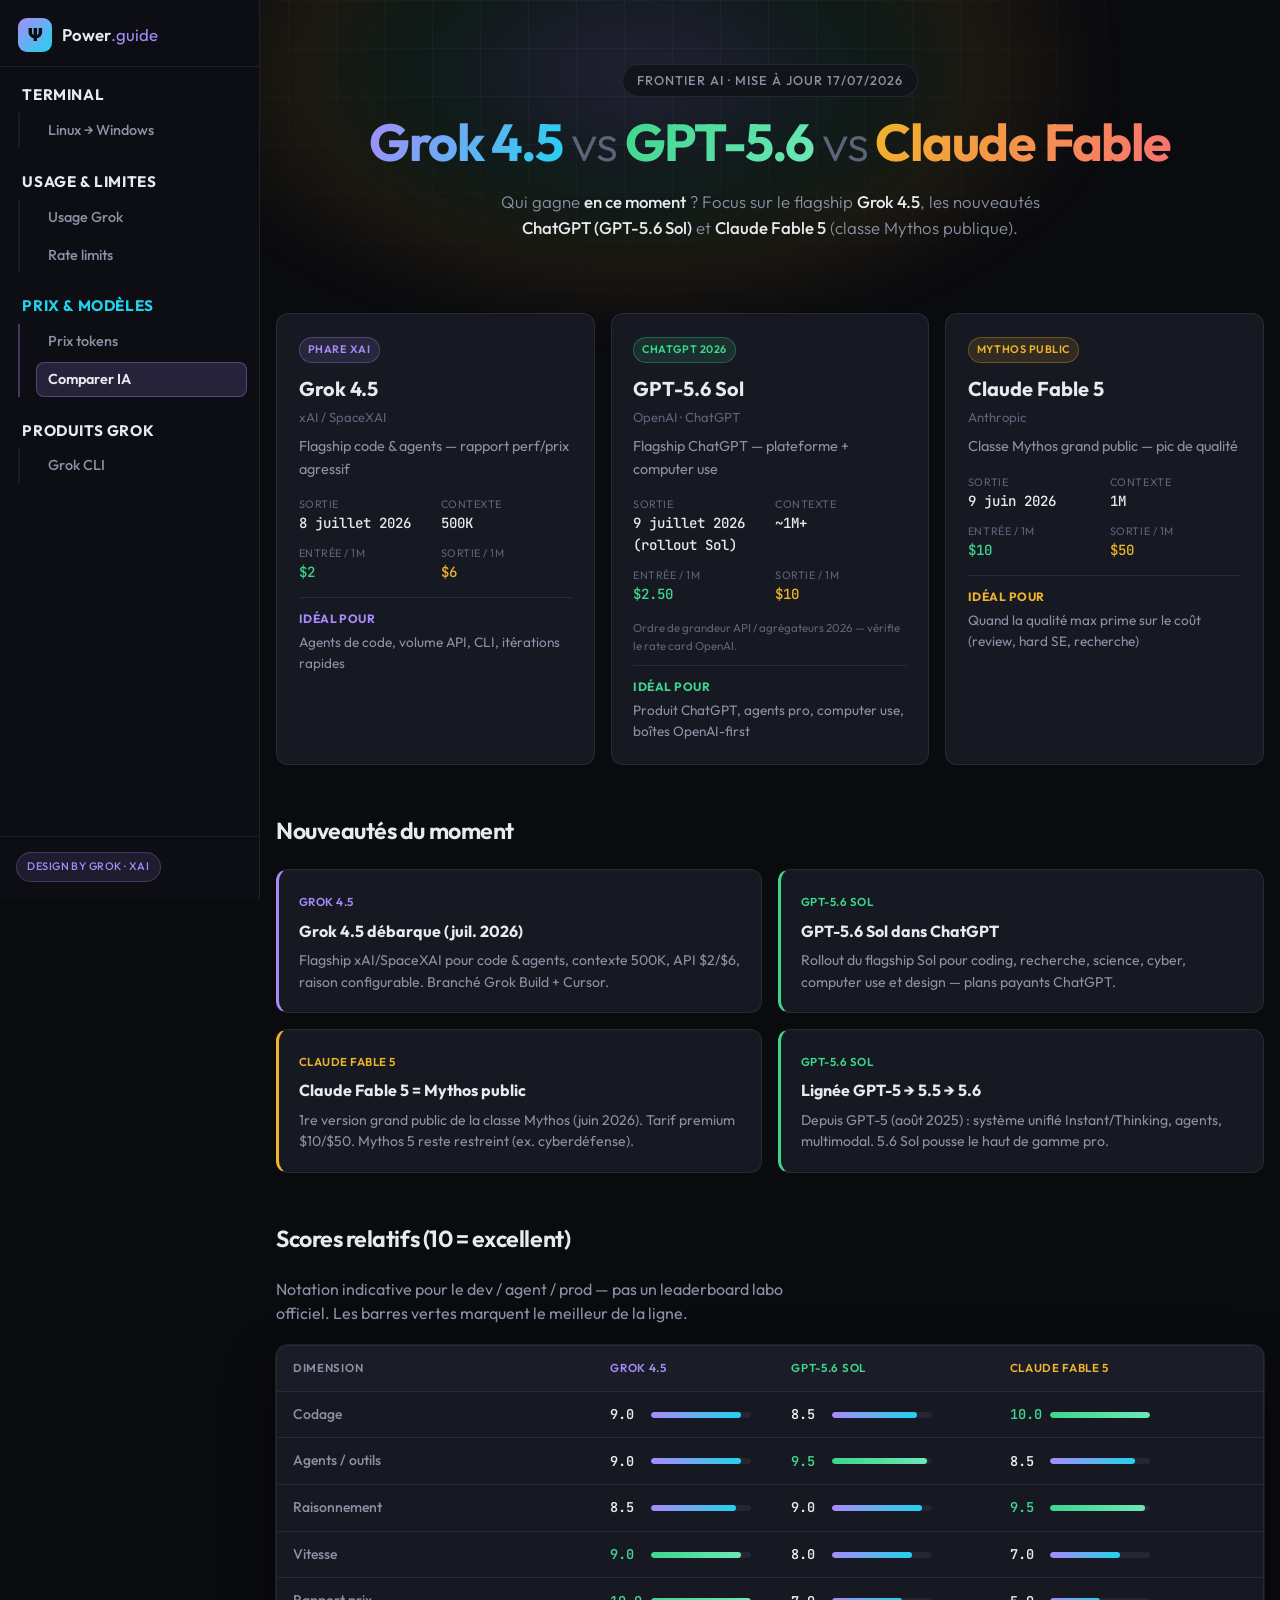
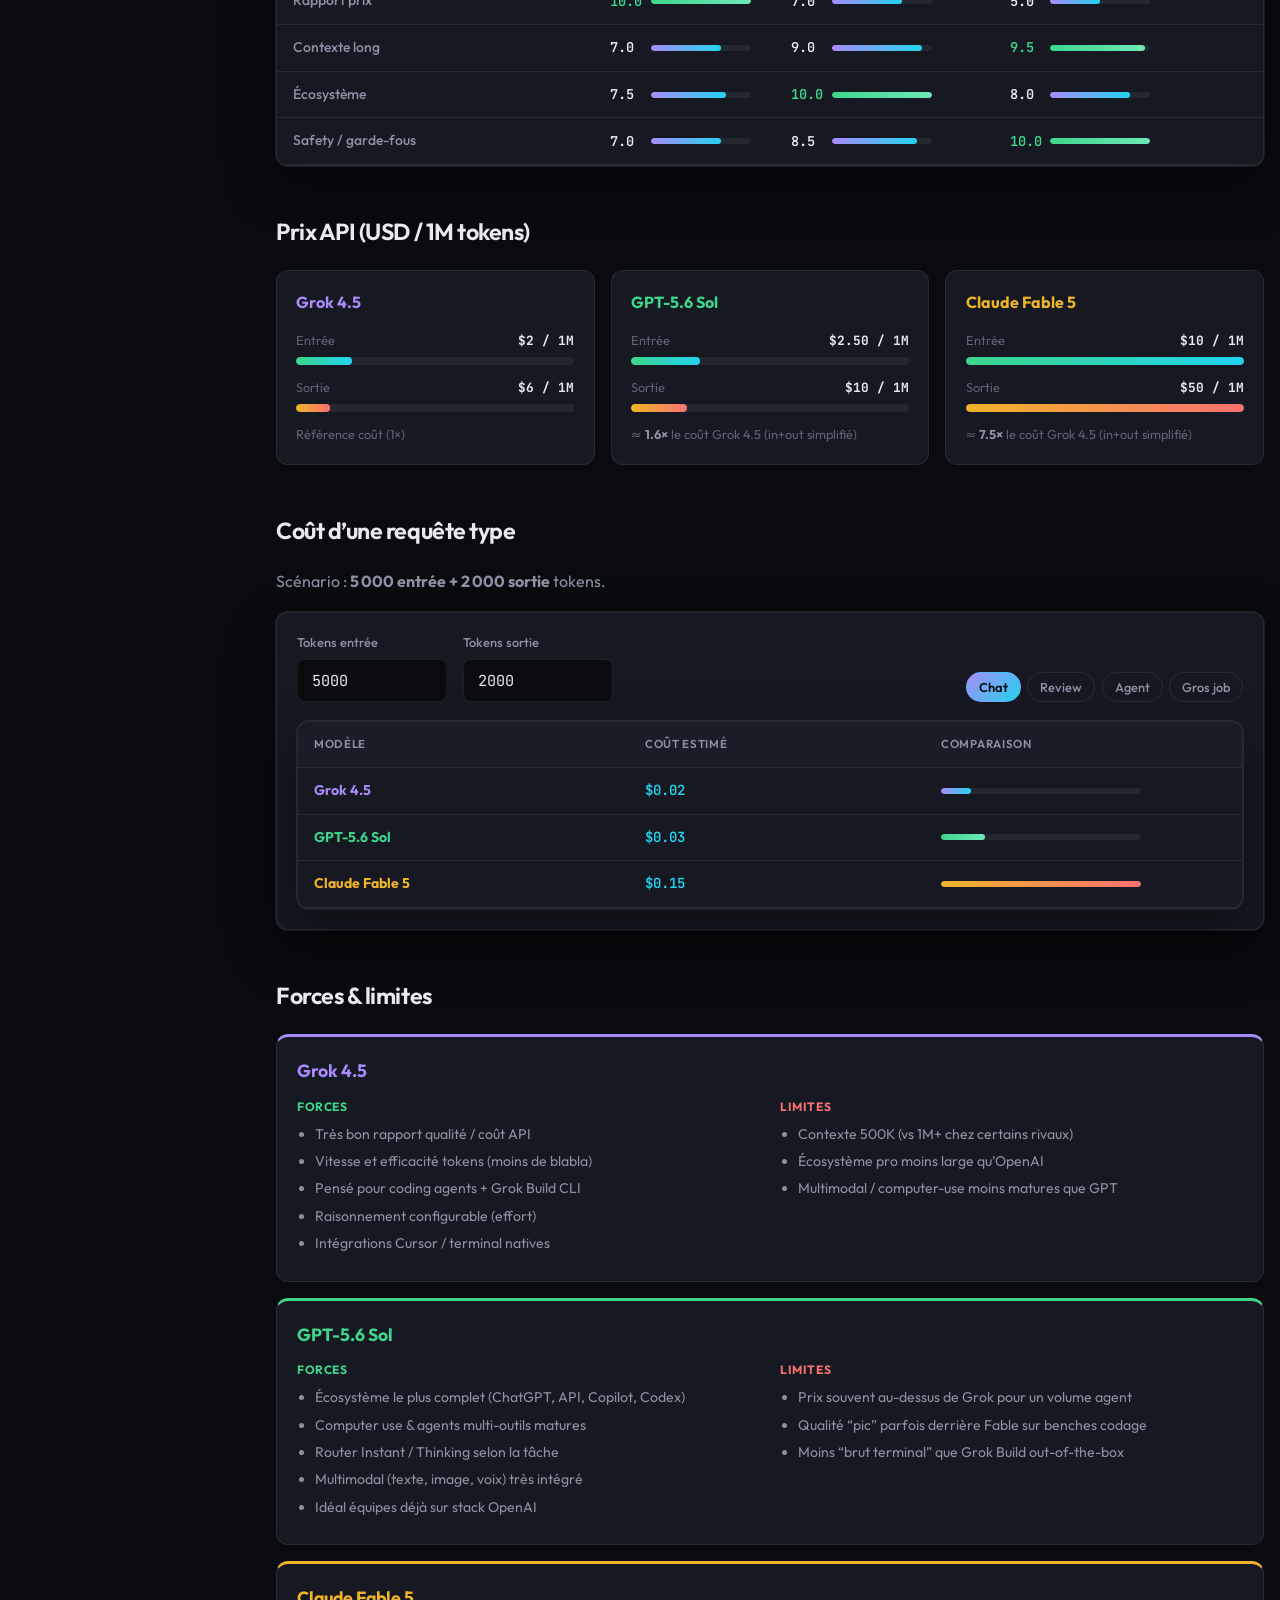
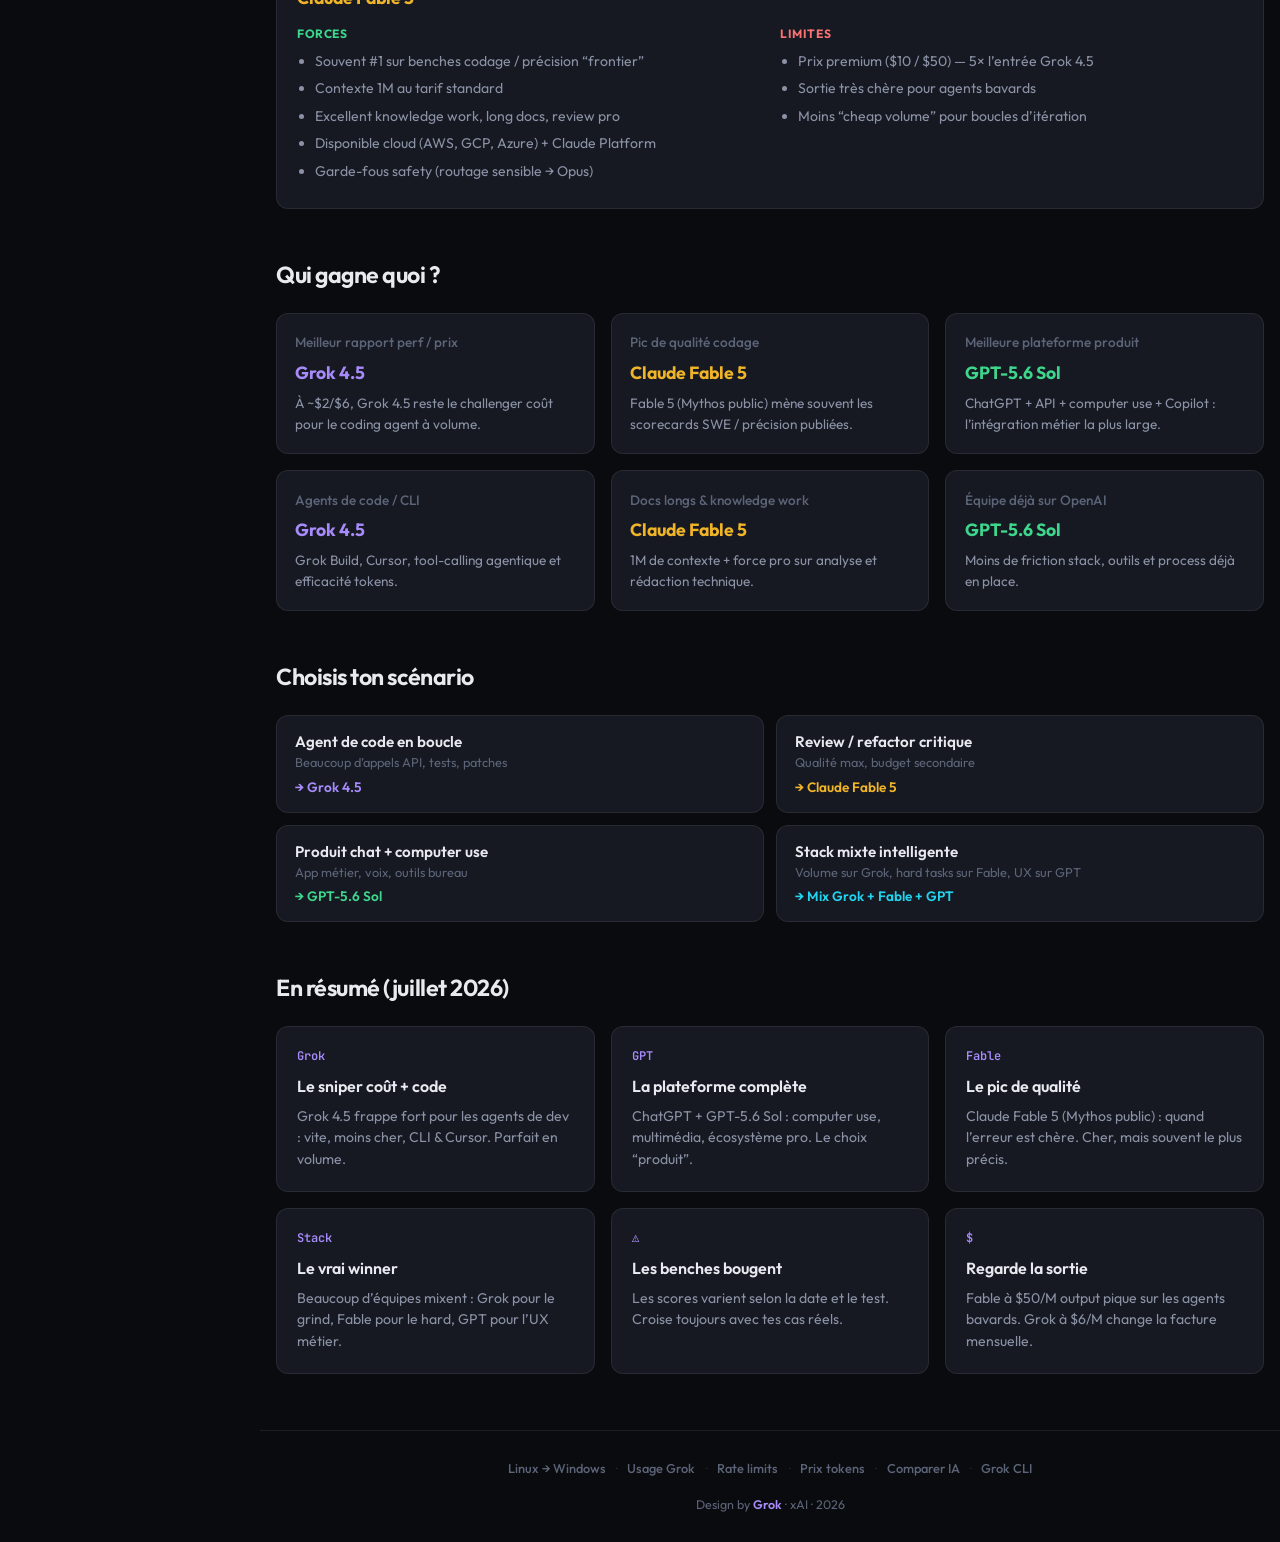
==== compare.html @ 61bb4a3c "Fix left sidebar navigation so it is always visible in HTML. Embed the sidebar markup on every page," ====
<!DOCTYPE html>
<html lang="fr">
<head>
  <meta charset="UTF-8" />
  <meta name="viewport" content="width=device-width, initial-scale=1.0" />
  <title>Grok 4.5 vs GPT-5.6 vs Claude Fable 5 — Comparaison IA 2026</title>
  <meta name="description" content="Comparaison des IA frontier mi-2026 : Grok 4.5 (xAI), GPT-5.6 Sol (ChatGPT) et Claude Fable 5 (Anthropic). Prix, forces, scores et verdicts." />
  <link rel="preconnect" href="https://fonts.googleapis.com" />
  <link rel="preconnect" href="https://fonts.gstatic.com" crossorigin />
  <link href="https://fonts.googleapis.com/css2?family=JetBrains+Mono:wght@400;500;600&family=Outfit:wght@300;400;500;600;700&display=swap" rel="stylesheet" />
  <link rel="stylesheet" href="css/style.css" />
  <link rel="stylesheet" href="css/compare.css" />
</head>
<body class="has-sidebar">
  <div class="bg-grid" aria-hidden="true"></div>
  <div class="bg-glow bg-glow-compare" aria-hidden="true"></div>

  <!-- Navigation latérale gauche (visible sans JS) -->
  <aside class="site-sidebar" id="site-sidebar" aria-label="Navigation">
    <div class="sidebar-top">
      <a href="index.html" class="logo" aria-label="Power.guide — accueil">
        <span class="logo-mark">Ψ</span>
        <span class="logo-text">Power<span class="accent">.guide</span></span>
      </a>
    </div>
    <nav class="sidebar-nav" id="site-nav">
      <div class="nav-cat" data-cat="terminal">
        <div class="nav-cat-label">Terminal</div>
        <div class="nav-cat-items">
          <a class="nav-link" data-nav="shell" href="index.html">Linux → Windows</a>
        </div>
      </div>
      <div class="nav-cat" data-cat="usage-group">
        <div class="nav-cat-label">Usage &amp; limites</div>
        <div class="nav-cat-items">
          <a class="nav-link" data-nav="usage" href="usage.html">Usage Grok</a>
          <a class="nav-link" data-nav="rates" href="rates.html">Rate limits</a>
        </div>
      </div>
      <div class="nav-cat" data-cat="models">
        <div class="nav-cat-label">Prix &amp; modèles</div>
        <div class="nav-cat-items">
          <a class="nav-link" data-nav="tokens" href="tokens.html">Prix tokens</a>
          <a class="nav-link" data-nav="compare" href="compare.html">Comparer IA</a>
        </div>
      </div>
      <div class="nav-cat" data-cat="products">
        <div class="nav-cat-label">Produits Grok</div>
        <div class="nav-cat-items">
          <a class="nav-link" data-nav="cli" href="grok-cli.html">Grok CLI</a>
        </div>
      </div>
    </nav>
    <div class="sidebar-bottom">
      <span class="badge sidebar-badge">Design by Grok · xAI</span>
    </div>
  </aside>
  <div class="sidebar-backdrop" id="sidebar-backdrop" hidden></div>
  <header class="mobile-topbar" id="mobile-topbar">
    <button type="button" class="nav-toggle" id="nav-toggle" aria-expanded="false" aria-controls="site-sidebar" aria-label="Ouvrir le menu">
      <span></span><span></span><span></span>
    </button>
    <a href="index.html" class="logo logo-mobile">
      <span class="logo-mark">Ψ</span>
      <span class="logo-text">Power<span class="accent">.guide</span></span>
    </a>
  </header>


  <main>
    <section class="hero">
      <div class="container">
        <p class="hero-eyebrow">Frontier AI · mise à jour <span id="compare-date">—</span></p>
        <h1>
          <span class="grad-grok">Grok 4.5</span>
          <span class="hero-arrow">vs</span>
          <span class="grad-gpt">GPT-5.6</span>
          <span class="hero-arrow">vs</span>
          <span class="grad-fable">Claude Fable</span>
        </h1>
        <p class="hero-sub">
          Qui gagne <strong>en ce moment</strong> ? Focus sur le flagship
          <strong>Grok 4.5</strong>, les nouveautés <strong>ChatGPT (GPT-5.6 Sol)</strong>
          et <strong>Claude Fable 5</strong> (classe Mythos publique).
        </p>
      </div>
    </section>

    <section class="container" id="models">
      <div class="model-cards" id="model-cards"></div>
    </section>

    <section class="container news-section">
      <h2 class="section-title">Nouveautés du moment</h2>
      <div class="news-grid" id="news-grid"></div>
    </section>

    <section class="container" id="scores">
      <h2 class="section-title">Scores relatifs (10 = excellent)</h2>
      <p class="section-lead">
        Notation indicative pour le dev / agent / prod — pas un leaderboard labo officiel.
        Les barres vertes marquent le meilleur de la ligne.
      </p>
      <div class="table-wrap">
        <table class="cmd-table score-table">
          <thead id="score-head"></thead>
          <tbody id="score-body"></tbody>
        </table>
      </div>
    </section>

    <section class="container price-section">
      <h2 class="section-title">Prix API (USD / 1M tokens)</h2>
      <div class="price-bars" id="price-bars"></div>
    </section>

    <section class="container estimator-section">
      <h2 class="section-title">Coût d’une requête type</h2>
      <p class="section-lead">
        Scénario : <strong id="cmp-scenario-label">5 000 + 2 000</strong> tokens.
      </p>
      <div class="estimator-panel">
        <div class="estimator-controls">
          <label class="field">
            <span>Tokens entrée</span>
            <input type="number" id="cmp-in" min="0" step="100" value="5000" />
          </label>
          <label class="field">
            <span>Tokens sortie</span>
            <input type="number" id="cmp-out" min="0" step="100" value="2000" />
          </label>
          <div class="scenario-btns" id="cmp-scenarios">
            <button type="button" class="filter-btn active" data-in="5000" data-out="2000">Chat</button>
            <button type="button" class="filter-btn" data-in="20000" data-out="4000">Review</button>
            <button type="button" class="filter-btn" data-in="50000" data-out="8000">Agent</button>
            <button type="button" class="filter-btn" data-in="100000" data-out="15000">Gros job</button>
          </div>
        </div>
        <div class="table-wrap">
          <table class="cmd-table estimate-table">
            <thead>
              <tr>
                <th>Modèle</th>
                <th>Coût estimé</th>
                <th>Comparaison</th>
              </tr>
            </thead>
            <tbody id="cmp-estimate-body"></tbody>
          </table>
        </div>
      </div>
    </section>

    <section class="container" id="pros">
      <h2 class="section-title">Forces & limites</h2>
      <div class="pros-cons" id="pros-cons"></div>
    </section>

    <section class="container" id="verdict">
      <h2 class="section-title">Qui gagne quoi ?</h2>
      <div class="verdicts" id="verdicts"></div>
    </section>

    <section class="container scenarios-section">
      <h2 class="section-title">Choisis ton scénario</h2>
      <div class="scenarios" id="scenarios"></div>
      <div class="scenario-result" id="scenario-result" hidden></div>
    </section>

    <section class="container tips-section">
      <h2 class="section-title">En résumé (juillet 2026)</h2>
      <div class="tips-grid">
        <article class="tip-card">
          <span class="tip-num">Grok</span>
          <h3>Le sniper coût + code</h3>
          <p>Grok 4.5 frappe fort pour les agents de dev : vite, moins cher, CLI & Cursor. Parfait en volume.</p>
        </article>
        <article class="tip-card">
          <span class="tip-num">GPT</span>
          <h3>La plateforme complète</h3>
          <p>ChatGPT + GPT-5.6 Sol : computer use, multimédia, écosystème pro. Le choix “produit”.</p>
        </article>
        <article class="tip-card">
          <span class="tip-num">Fable</span>
          <h3>Le pic de qualité</h3>
          <p>Claude Fable 5 (Mythos public) : quand l’erreur est chère. Cher, mais souvent le plus précis.</p>
        </article>
        <article class="tip-card">
          <span class="tip-num">Stack</span>
          <h3>Le vrai winner</h3>
          <p>Beaucoup d’équipes mixent : Grok pour le grind, Fable pour le hard, GPT pour l’UX métier.</p>
        </article>
        <article class="tip-card">
          <span class="tip-num">⚠</span>
          <h3>Les benches bougent</h3>
          <p>Les scores varient selon la date et le test. Croise toujours avec tes cas réels.</p>
        </article>
        <article class="tip-card">
          <span class="tip-num">$</span>
          <h3>Regarde la sortie</h3>
          <p>Fable à $50/M output pique sur les agents bavards. Grok à $6/M change la facture mensuelle.</p>
        </article>
      </div>
    </section>
  </main>

  <div id="site-footer"></div>

  <script src="js/layout.js"></script>
  <script src="js/compare-data.js"></script>
  <script src="js/compare-app.js"></script>
</body>
</html>
---- css/style.css ----
/* =========================================================
   Power-Shell Guide — Design by Grok (xAI aesthetic)
   Dark, precise, terminal-inspired
   ========================================================= */

:root {
  --bg: #0a0b0f;
  --bg-elevated: #12141c;
  --bg-card: #161922;
  --bg-row-hover: #1c2030;
  --border: rgba(255, 255, 255, 0.08);
  --border-strong: rgba(255, 255, 255, 0.14);
  --text: #e8eaef;
  --text-muted: #8b92a5;
  --text-dim: #5c6478;
  --linux: #3dd68c;
  --linux-dim: rgba(61, 214, 140, 0.15);
  --ps: #539bf5;
  --ps-dim: rgba(83, 155, 245, 0.15);
  --cmd: #f0b429;
  --cmd-dim: rgba(240, 180, 41, 0.12);
  --accent: #a78bfa;
  --accent-2: #22d3ee;
  --danger: #f87171;
  --radius: 12px;
  --radius-sm: 8px;
  --font: "Outfit", system-ui, sans-serif;
  --mono: "JetBrains Mono", ui-monospace, monospace;
  --header-h: 56px;
  --sidebar-w: 260px;
  --shadow: 0 0 0 1px var(--border), 0 20px 50px rgba(0, 0, 0, 0.45);
}

*,
*::before,
*::after {
  box-sizing: border-box;
  margin: 0;
  padding: 0;
}

html {
  scroll-behavior: smooth;
}

body {
  font-family: var(--font);
  background: var(--bg);
  color: var(--text);
  line-height: 1.55;
  min-height: 100vh;
  overflow-x: hidden;
}

/* ——— Background décor ——— */
.bg-grid {
  position: fixed;
  inset: 0;
  background-image:
    linear-gradient(rgba(255, 255, 255, 0.03) 1px, transparent 1px),
    linear-gradient(90deg, rgba(255, 255, 255, 0.03) 1px, transparent 1px);
  background-size: 48px 48px;
  mask-image: radial-gradient(ellipse 80% 60% at 50% 0%, black 20%, transparent 70%);
  pointer-events: none;
  z-index: 0;
}

.bg-glow {
  position: fixed;
  top: -20%;
  left: 50%;
  transform: translateX(-50%);
  width: 900px;
  height: 500px;
  background: radial-gradient(ellipse, rgba(167, 139, 250, 0.18) 0%, rgba(34, 211, 238, 0.08) 40%, transparent 70%);
  pointer-events: none;
  z-index: 0;
  filter: blur(20px);
}

.container {
  width: min(1180px, 100% - 2rem);
  margin-inline: auto;
  position: relative;
  z-index: 1;
}

/* ——— Layout sidebar gauche (toujours présente) ——— */
body,
body.has-sidebar {
  padding-left: var(--sidebar-w);
}

body .container,
body.has-sidebar .container {
  width: min(1100px, 100% - 2rem);
}

/* Sidebar gauche — fixe, toujours visible sur desktop */
.site-sidebar {
  position: fixed !important;
  top: 0;
  left: 0;
  z-index: 200;
  width: var(--sidebar-w);
  height: 100vh;
  height: 100dvh;
  display: flex !important;
  flex-direction: column;
  background: #0c0e14;
  border-right: 1px solid var(--border);
  overflow-x: hidden;
  overflow-y: auto;
  transform: none;
  visibility: visible;
  opacity: 1;
}

.sidebar-top {
  padding: 1.15rem 1.15rem 0.85rem;
  border-bottom: 1px solid var(--border);
  flex-shrink: 0;
}

.logo {
  display: flex;
  align-items: center;
  gap: 0.6rem;
  text-decoration: none;
  color: var(--text);
  font-weight: 600;
  font-size: 1.05rem;
  flex-shrink: 0;
}

.logo-mark {
  display: grid;
  place-items: center;
  width: 34px;
  height: 34px;
  border-radius: 9px;
  background: linear-gradient(135deg, var(--accent), var(--accent-2));
  color: #0a0b0f;
  font-size: 1.15rem;
  font-weight: 700;
}

.logo-text .accent {
  color: var(--accent);
  font-weight: 400;
}

/* Nav catégories + sous-menus */
.sidebar-nav {
  flex: 1;
  overflow-y: auto;
  padding: 1rem 0.75rem 1.25rem;
  display: flex;
  flex-direction: column;
  gap: 1.35rem;
}

.nav-cat-label {
  font-size: 0.95rem;
  font-weight: 700;
  letter-spacing: 0.04em;
  text-transform: uppercase;
  color: var(--text);
  padding: 0.15rem 0.65rem 0.55rem;
  line-height: 1.25;
}

.nav-cat.is-active-cat .nav-cat-label {
  color: var(--accent-2);
}

.nav-cat-items {
  display: flex;
  flex-direction: column;
  gap: 0.2rem;
  /* décalage sous-menus vers la droite */
  padding-left: 1rem;
  margin-left: 0.35rem;
  border-left: 2px solid rgba(255, 255, 255, 0.06);
}

.nav-cat.is-active-cat .nav-cat-items {
  border-left-color: rgba(167, 139, 250, 0.35);
}

.nav-link {
  display: block;
  color: var(--text-muted);
  text-decoration: none;
  font-size: 0.9rem;
  font-weight: 500;
  padding: 0.5rem 0.75rem;
  border-radius: 8px;
  transition: color 0.15s, background 0.15s, transform 0.15s;
  line-height: 1.3;
}

.nav-link:hover {
  color: var(--text);
  background: rgba(255, 255, 255, 0.05);
}

.nav-link.active {
  color: var(--text);
  background: rgba(167, 139, 250, 0.16);
  box-shadow: inset 0 0 0 1px rgba(167, 139, 250, 0.35);
  font-weight: 600;
}

.sidebar-bottom {
  flex-shrink: 0;
  padding: 0.9rem 1rem 1.15rem;
  border-top: 1px solid var(--border);
}

.badge,
.sidebar-badge {
  display: inline-block;
  font-size: 0.68rem;
  font-weight: 500;
  letter-spacing: 0.04em;
  text-transform: uppercase;
  color: var(--accent);
  background: rgba(167, 139, 250, 0.12);
  border: 1px solid rgba(167, 139, 250, 0.25);
  padding: 0.35rem 0.65rem;
  border-radius: 999px;
  white-space: nowrap;
}

/* Topbar mobile uniquement */
.mobile-topbar {
  display: none;
  position: sticky;
  top: 0;
  z-index: 150;
  align-items: center;
  gap: 0.75rem;
  min-height: var(--header-h);
  padding: 0 0.85rem;
  backdrop-filter: blur(16px);
  background: rgba(10, 11, 15, 0.88);
  border-bottom: 1px solid var(--border);
}

.sidebar-backdrop {
  display: none;
}

.nav-toggle {
  display: flex;
  flex-direction: column;
  justify-content: center;
  gap: 5px;
  width: 40px;
  height: 40px;
  padding: 0;
  border: 1px solid var(--border);
  border-radius: 10px;
  background: var(--bg-card);
  cursor: pointer;
  flex-shrink: 0;
}

.nav-toggle span {
  display: block;
  width: 16px;
  height: 2px;
  margin-inline: auto;
  background: var(--text-muted);
  border-radius: 1px;
  transition: transform 0.2s, opacity 0.2s;
}

.nav-toggle[aria-expanded="true"] span:nth-child(1) {
  transform: translateY(7px) rotate(45deg);
}
.nav-toggle[aria-expanded="true"] span:nth-child(2) {
  opacity: 0;
}
.nav-toggle[aria-expanded="true"] span:nth-child(3) {
  transform: translateY(-7px) rotate(-45deg);
}

/* ——— Footer minimaliste (partagé) ——— */
.site-footer {
  border-top: 1px solid var(--border);
  padding: 1.5rem 0 1.75rem;
  margin-top: 2rem;
  position: relative;
  z-index: 1;
}

.footer-inner {
  display: flex;
  flex-direction: column;
  align-items: center;
  gap: 0.75rem;
  text-align: center;
}

.footer-nav {
  display: flex;
  flex-wrap: wrap;
  align-items: center;
  justify-content: center;
  gap: 0.35rem 0.15rem;
}

.footer-nav a {
  color: var(--text-dim);
  text-decoration: none;
  font-size: 0.8rem;
  font-weight: 500;
  padding: 0.25rem 0.5rem;
  border-radius: 6px;
  transition: color 0.15s;
}

.footer-nav a:hover {
  color: var(--accent-2);
}

.footer-dot {
  color: var(--text-dim);
  opacity: 0.4;
  font-size: 0.7rem;
  user-select: none;
}

.footer-cred {
  font-size: 0.78rem;
  color: var(--text-dim);
  margin: 0;
}

.footer-cred strong {
  color: var(--accent);
  font-weight: 600;
}

/* ——— Hero ——— */
.hero {
  padding: 4rem 0 2.5rem;
  text-align: center;
}

.hero-eyebrow {
  display: inline-block;
  font-size: 0.8rem;
  font-weight: 500;
  letter-spacing: 0.08em;
  text-transform: uppercase;
  color: var(--text-muted);
  margin-bottom: 1rem;
  padding: 0.35rem 0.85rem;
  border: 1px solid var(--border);
  border-radius: 999px;
  background: var(--bg-elevated);
}

.hero h1 {
  font-size: clamp(2rem, 5vw, 3.25rem);
  font-weight: 700;
  letter-spacing: -0.03em;
  line-height: 1.15;
  margin-bottom: 1rem;
}

.grad-linux {
  background: linear-gradient(120deg, var(--linux), #6ee7b7);
  -webkit-background-clip: text;
  background-clip: text;
  color: transparent;
}

.grad-win {
  background: linear-gradient(120deg, var(--ps), var(--accent));
  -webkit-background-clip: text;
  background-clip: text;
  color: transparent;
}

.hero-arrow {
  color: var(--text-dim);
  font-weight: 300;
}

.hero-sub {
  max-width: 560px;
  margin: 0 auto 2rem;
  color: var(--text-muted);
  font-size: 1.05rem;
  font-weight: 300;
}

.hero-sub strong {
  color: var(--text);
  font-weight: 500;
}

.hero-stats {
  display: flex;
  justify-content: center;
  gap: 2.5rem;
  flex-wrap: wrap;
}

.stat {
  display: flex;
  flex-direction: column;
  align-items: center;
  gap: 0.15rem;
}

.stat-num {
  font-size: 1.75rem;
  font-weight: 700;
  font-variant-numeric: tabular-nums;
  background: linear-gradient(135deg, var(--text), var(--accent-2));
  -webkit-background-clip: text;
  background-clip: text;
  color: transparent;
}

.stat-label {
  font-size: 0.8rem;
  color: var(--text-dim);
  text-transform: uppercase;
  letter-spacing: 0.06em;
}

/* ——— Shell cards ——— */
.shell-cards {
  display: grid;
  grid-template-columns: repeat(2, 1fr);
  gap: 1rem;
  margin-bottom: 2.5rem;
}

.shell-card {
  background: var(--bg-card);
  border: 1px solid var(--border);
  border-radius: var(--radius);
  padding: 1.35rem 1.4rem;
  transition: border-color 0.2s, transform 0.2s;
}

.shell-card:hover {
  transform: translateY(-2px);
}

.shell-card.linux:hover {
  border-color: rgba(61, 214, 140, 0.4);
}
.shell-card.cmd:hover {
  border-color: rgba(83, 155, 245, 0.45);
}

.shell-icon {
  font-size: 1.5rem;
  margin-bottom: 0.6rem;
}

.shell-card h2 {
  font-size: 1.1rem;
  font-weight: 600;
  margin-bottom: 0.4rem;
}

.shell-card p {
  font-size: 0.9rem;
  color: var(--text-muted);
  margin-bottom: 1rem;
}

.shell-path {
  display: block;
  font-family: var(--mono);
  font-size: 0.78rem;
  padding: 0.55rem 0.75rem;
  border-radius: var(--radius-sm);
  background: var(--bg);
  border: 1px solid var(--border);
  color: var(--text-muted);
  overflow-x: auto;
  white-space: nowrap;
}

.shell-card.linux .shell-path {
  color: var(--linux);
}
.shell-card.cmd .shell-path {
  color: var(--ps);
}

/* ——— Toolbar ——— */
.toolbar-section {
  margin-bottom: 0.75rem;
}

.toolbar {
  display: flex;
  flex-direction: column;
  gap: 0.85rem;
  background: var(--bg-card);
  border: 1px solid var(--border);
  border-radius: var(--radius);
  padding: 1rem 1.15rem;
  box-shadow: var(--shadow);
}

.search-wrap {
  position: relative;
  display: flex;
  align-items: center;
}

.search-icon {
  position: absolute;
  left: 0.9rem;
  color: var(--text-dim);
  pointer-events: none;
}

#search {
  width: 100%;
  font-family: var(--font);
  font-size: 0.95rem;
  color: var(--text);
  background: var(--bg);
  border: 1px solid var(--border);
  border-radius: var(--radius-sm);
  padding: 0.75rem 2.75rem 0.75rem 2.6rem;
  outline: none;
  transition: border-color 0.15s, box-shadow 0.15s;
}

#search::placeholder {
  color: var(--text-dim);
}

#search:focus {
  border-color: rgba(167, 139, 250, 0.5);
  box-shadow: 0 0 0 3px rgba(167, 139, 250, 0.15);
}

.kbd-hint {
  position: absolute;
  right: 0.75rem;
  font-family: var(--mono);
  font-size: 0.7rem;
  color: var(--text-dim);
  background: var(--bg-elevated);
  border: 1px solid var(--border);
  border-radius: 5px;
  padding: 0.15rem 0.4rem;
  pointer-events: none;
}

.filters {
  display: flex;
  flex-wrap: wrap;
  gap: 0.4rem;
}

.filter-btn {
  font-family: var(--font);
  font-size: 0.8rem;
  font-weight: 500;
  color: var(--text-muted);
  background: transparent;
  border: 1px solid var(--border);
  border-radius: 999px;
  padding: 0.4rem 0.75rem;
  cursor: pointer;
  transition: all 0.15s;
}

.filter-btn:hover {
  color: var(--text);
  border-color: var(--border-strong);
  background: var(--bg-row-hover);
}

.filter-btn.active {
  color: #0a0b0f;
  background: linear-gradient(135deg, var(--accent), var(--accent-2));
  border-color: transparent;
  font-weight: 600;
}

.result-meta {
  font-size: 0.8rem;
  color: var(--text-dim);
  margin-top: 0.65rem;
  padding-left: 0.25rem;
}

/* ——— Table ——— */
.table-section {
  margin-bottom: 3.5rem;
}

.table-wrap {
  overflow-x: auto;
  border: 1px solid var(--border);
  border-radius: var(--radius);
  background: var(--bg-card);
  box-shadow: var(--shadow);
}

.cmd-table {
  width: 100%;
  border-collapse: collapse;
  font-size: 0.875rem;
  min-width: 640px;
}

.cmd-table thead {
  position: sticky;
  top: 0;
  z-index: 2;
}

.cmd-table th {
  text-align: left;
  font-weight: 600;
  font-size: 0.72rem;
  letter-spacing: 0.06em;
  text-transform: uppercase;
  color: var(--text-muted);
  background: #1a1d28;
  border-bottom: 1px solid var(--border);
  padding: 0.85rem 1rem;
  white-space: nowrap;
}

th.col-linux {
  color: var(--linux);
}
th.col-win {
  color: var(--ps);
}

.cmd-table td {
  padding: 0.75rem 1rem;
  border-bottom: 1px solid var(--border);
  vertical-align: middle;
}

.cmd-row {
  cursor: pointer;
  transition: background 0.12s;
}

.cmd-row:hover,
.cmd-row:focus-visible {
  background: var(--bg-row-hover);
  outline: none;
}

.cmd-row.copied {
  background: rgba(83, 155, 245, 0.12);
}

.cmd-table code {
  font-family: var(--mono);
  font-size: 0.8rem;
  font-weight: 500;
}

.col-linux code {
  color: var(--linux);
  background: var(--linux-dim);
  padding: 0.2rem 0.45rem;
  border-radius: 5px;
}

.col-win code {
  color: var(--ps);
  background: var(--ps-dim);
  padding: 0.2rem 0.45rem;
  border-radius: 5px;
}

.code-comment {
  font-family: var(--mono);
  font-size: 0.72rem;
  color: var(--text-dim);
  margin-left: 0.35rem;
}

.col-desc {
  color: var(--text-muted);
  font-size: 0.85rem;
  max-width: 240px;
}

.cat-pill {
  display: inline-block;
  font-size: 0.72rem;
  font-weight: 500;
  color: var(--text-muted);
  background: var(--bg);
  border: 1px solid var(--border);
  border-radius: 999px;
  padding: 0.2rem 0.55rem;
  white-space: nowrap;
}

.empty-state {
  text-align: center;
  color: var(--text-muted);
  padding: 2.5rem 1rem;
  font-size: 0.95rem;
}

/* ——— Tips ——— */
.section-title {
  font-size: 1.45rem;
  font-weight: 650;
  letter-spacing: -0.02em;
  margin-bottom: 1.25rem;
}

.tips-section {
  margin-bottom: 3.5rem;
}

.tips-grid {
  display: grid;
  grid-template-columns: repeat(3, 1fr);
  gap: 1rem;
}

.tip-card {
  background: var(--bg-card);
  border: 1px solid var(--border);
  border-radius: var(--radius);
  padding: 1.25rem;
  transition: border-color 0.2s;
}

.tip-card:hover {
  border-color: rgba(167, 139, 250, 0.35);
}

.tip-num {
  font-family: var(--mono);
  font-size: 0.75rem;
  font-weight: 600;
  color: var(--accent);
  display: block;
  margin-bottom: 0.5rem;
}

.tip-card h3 {
  font-size: 1rem;
  font-weight: 600;
  margin-bottom: 0.45rem;
}

.tip-card p {
  font-size: 0.88rem;
  color: var(--text-muted);
}

.tip-card code {
  font-family: var(--mono);
  font-size: 0.8rem;
  color: var(--accent-2);
  background: rgba(34, 211, 238, 0.1);
  padding: 0.1rem 0.35rem;
  border-radius: 4px;
}

/* ——— Mémo ——— */
.cheatsheet-section {
  margin-bottom: 4rem;
}

.memo-grid {
  display: grid;
  grid-template-columns: repeat(auto-fill, minmax(260px, 1fr));
  gap: 0.75rem;
}

.memo-card {
  background: var(--bg-card);
  border: 1px solid var(--border);
  border-radius: var(--radius);
  padding: 1rem 1.1rem;
  cursor: pointer;
  transition: border-color 0.15s, transform 0.15s, background 0.15s;
}

.memo-card:hover {
  border-color: rgba(83, 155, 245, 0.4);
  background: var(--bg-row-hover);
  transform: translateY(-1px);
}

.memo-linux code {
  font-family: var(--mono);
  font-size: 0.85rem;
  color: var(--linux);
  font-weight: 500;
}

.memo-arrow {
  color: var(--text-dim);
  font-size: 0.85rem;
  margin: 0.2rem 0;
}

.memo-win code {
  font-family: var(--mono);
  font-size: 0.82rem;
  color: var(--ps);
  font-weight: 500;
}

.memo-desc {
  margin-top: 0.5rem;
  font-size: 0.78rem;
  color: var(--text-dim);
}

/* ——— Toast ——— */
.toast {
  position: fixed;
  bottom: 1.5rem;
  left: 50%;
  transform: translateX(-50%) translateY(120%);
  background: #1e2230;
  color: var(--text);
  border: 1px solid rgba(83, 155, 245, 0.4);
  border-radius: 999px;
  padding: 0.7rem 1.25rem;
  font-size: 0.85rem;
  font-family: var(--mono);
  box-shadow: 0 10px 40px rgba(0, 0, 0, 0.5);
  z-index: 200;
  opacity: 0;
  transition: transform 0.3s cubic-bezier(0.22, 1, 0.36, 1), opacity 0.3s;
  max-width: min(90vw, 480px);
  white-space: nowrap;
  overflow: hidden;
  text-overflow: ellipsis;
  pointer-events: none;
}

.toast.show {
  transform: translateX(-50%) translateY(0);
  opacity: 1;
}

/* ——— Responsive : sidebar en tiroir sous 960px ——— */
@media (max-width: 960px) {
  body,
  body.has-sidebar {
    padding-left: 0;
  }

  .mobile-topbar {
    display: flex;
  }

  .site-sidebar {
    transform: translateX(-105%);
    transition: transform 0.25s cubic-bezier(0.22, 1, 0.36, 1);
    box-shadow: none;
  }

  body.sidebar-open .site-sidebar {
    transform: translateX(0) !important;
    box-shadow: 12px 0 40px rgba(0, 0, 0, 0.45);
  }

  .sidebar-backdrop {
    display: block;
    position: fixed;
    inset: 0;
    z-index: 180;
    background: rgba(0, 0, 0, 0.55);
    border: none;
    padding: 0;
    margin: 0;
    cursor: pointer;
  }

  .sidebar-backdrop[hidden] {
    display: none;
  }

  .shell-cards,
  .tips-grid {
    grid-template-columns: 1fr;
  }

  .hero {
    padding-top: 2rem;
  }
}

@media (max-width: 600px) {
  .hero-stats {
    gap: 1.5rem;
  }

  .logo-mobile .logo-text {
    font-size: 0.95rem;
  }
}

@media (prefers-reduced-motion: reduce) {
  .site-sidebar {
    transition: none;
  }
}

/* Prefers reduced motion */
@media (prefers-reduced-motion: reduce) {
  html {
    scroll-behavior: auto;
  }
  .shell-card,
  .memo-card,
  .cmd-row,
  .toast {
    transition: none;
  }
}
---- css/compare.css ----
/* ——— Comparaison IA frontier ——— */

.bg-glow-compare {
  background: radial-gradient(
    ellipse,
    rgba(167, 139, 250, 0.16) 0%,
    rgba(61, 214, 140, 0.08) 35%,
    rgba(240, 180, 41, 0.08) 55%,
    transparent 75%
  );
}

.grad-grok {
  background: linear-gradient(120deg, #a78bfa, #22d3ee);
  -webkit-background-clip: text;
  background-clip: text;
  color: transparent;
}

.grad-gpt {
  background: linear-gradient(120deg, #3dd68c, #6ee7b7);
  -webkit-background-clip: text;
  background-clip: text;
  color: transparent;
}

.grad-fable {
  background: linear-gradient(120deg, #f0b429, #f87171);
  -webkit-background-clip: text;
  background-clip: text;
  color: transparent;
}

/* Model cards */
.model-cards {
  display: grid;
  grid-template-columns: repeat(3, 1fr);
  gap: 1rem;
  margin-bottom: 3rem;
}

@media (max-width: 900px) {
  .model-cards {
    grid-template-columns: 1fr;
  }
}

.model-card {
  background: var(--bg-card);
  border: 1px solid var(--border);
  border-radius: var(--radius);
  padding: 1.35rem;
  transition: border-color 0.2s, transform 0.2s;
}

.model-card:hover {
  transform: translateY(-2px);
}

.model-grok {
  --m: #a78bfa;
  --m-dim: rgba(167, 139, 250, 0.12);
}
.model-gpt {
  --m: #3dd68c;
  --m-dim: rgba(61, 214, 140, 0.12);
}
.model-fable {
  --m: #f0b429;
  --m-dim: rgba(240, 180, 41, 0.12);
}

.model-card:hover {
  border-color: color-mix(in srgb, var(--m) 50%, transparent);
}

.model-badge {
  display: inline-block;
  font-size: 0.68rem;
  font-weight: 600;
  letter-spacing: 0.05em;
  text-transform: uppercase;
  color: var(--m);
  background: var(--m-dim);
  border: 1px solid color-mix(in srgb, var(--m) 30%, transparent);
  padding: 0.2rem 0.5rem;
  border-radius: 999px;
  margin-bottom: 0.65rem;
}

.model-card h2 {
  font-size: 1.25rem;
  font-weight: 700;
  margin-bottom: 0.2rem;
}

.model-vendor {
  font-size: 0.82rem;
  color: var(--text-dim);
  margin-bottom: 0.5rem;
}

.model-tagline {
  font-size: 0.9rem;
  color: var(--text-muted);
  margin-bottom: 1rem;
}

.model-specs {
  display: grid;
  grid-template-columns: 1fr 1fr;
  gap: 0.65rem;
  margin-bottom: 0.85rem;
}

.model-specs dt {
  font-size: 0.68rem;
  text-transform: uppercase;
  letter-spacing: 0.05em;
  color: var(--text-dim);
}

.model-specs dd {
  font-family: var(--mono);
  font-size: 0.88rem;
  font-weight: 500;
  color: var(--text);
}

.price-in {
  color: var(--linux) !important;
}
.price-out {
  color: var(--cmd) !important;
}

.price-note {
  font-size: 0.72rem;
  color: var(--text-dim);
  margin-bottom: 0.65rem;
}

.model-best {
  font-size: 0.85rem;
  color: var(--text-muted);
  padding-top: 0.75rem;
  border-top: 1px solid var(--border);
}

.model-best strong {
  color: var(--m);
  display: block;
  margin-bottom: 0.2rem;
  font-size: 0.75rem;
  text-transform: uppercase;
  letter-spacing: 0.04em;
}

/* News */
.news-section {
  margin-bottom: 3rem;
}

.news-grid {
  display: grid;
  grid-template-columns: repeat(2, 1fr);
  gap: 1rem;
}

@media (max-width: 700px) {
  .news-grid {
    grid-template-columns: 1fr;
  }
}

.news-card {
  background: var(--bg-card);
  border: 1px solid var(--border);
  border-left: 3px solid var(--m);
  border-radius: var(--radius);
  padding: 1.15rem 1.25rem;
}

.news-tag {
  font-size: 0.72rem;
  font-weight: 600;
  color: var(--m);
  text-transform: uppercase;
  letter-spacing: 0.04em;
}

.news-card h3 {
  font-size: 1rem;
  margin: 0.35rem 0 0.4rem;
}

.news-card p {
  font-size: 0.88rem;
  color: var(--text-muted);
}

/* Scores */
.section-lead {
  color: var(--text-muted);
  margin-bottom: 1.15rem;
  max-width: 560px;
}

.score-table {
  min-width: 560px;
}

.score-table th.col-grok {
  color: #a78bfa;
}
.score-table th.col-gpt {
  color: #3dd68c;
}
.score-table th.col-fable {
  color: #f0b429;
}

.dim-label {
  font-weight: 500;
  color: var(--text-muted);
}

.score-row {
  display: flex;
  align-items: center;
  gap: 0.55rem;
}

.score-num {
  font-family: var(--mono);
  font-size: 0.85rem;
  font-weight: 600;
  min-width: 2rem;
  color: var(--text);
}

.score-bar {
  flex: 1;
  height: 6px;
  background: rgba(255, 255, 255, 0.06);
  border-radius: 999px;
  overflow: hidden;
  max-width: 100px;
}

.score-bar span {
  display: block;
  height: 100%;
  border-radius: 999px;
  background: linear-gradient(90deg, var(--accent), var(--accent-2));
}

.score-win .score-num {
  color: var(--linux);
}

.score-win .score-bar span {
  background: linear-gradient(90deg, var(--linux), #6ee7b7);
}

.score-table tbody tr {
  cursor: default;
}

/* Price */
.price-section {
  margin: 3rem auto;
}

.price-bars {
  display: grid;
  grid-template-columns: repeat(3, 1fr);
  gap: 1rem;
}

@media (max-width: 800px) {
  .price-bars {
    grid-template-columns: 1fr;
  }
}

.price-card {
  background: var(--bg-card);
  border: 1px solid var(--border);
  border-radius: var(--radius);
  padding: 1.2rem;
}

.price-card h3 {
  font-size: 1rem;
  margin-bottom: 1rem;
  color: var(--m);
}

.price-metric {
  margin-bottom: 0.85rem;
}

.price-metric-label {
  display: flex;
  justify-content: space-between;
  font-size: 0.8rem;
  color: var(--text-dim);
  margin-bottom: 0.35rem;
}

.price-metric-label strong {
  font-family: var(--mono);
  color: var(--text);
}

.price-track {
  height: 8px;
  background: rgba(255, 255, 255, 0.06);
  border-radius: 999px;
  overflow: hidden;
}

.price-track.thin {
  height: 6px;
  max-width: 200px;
}

.price-track .fill {
  display: block;
  height: 100%;
  border-radius: 999px;
}

.price-track .fill.in {
  background: linear-gradient(90deg, var(--linux), var(--accent-2));
}

.price-track .fill.out {
  background: linear-gradient(90deg, var(--cmd), #f87171);
}

.fill.cost-grok {
  background: linear-gradient(90deg, #a78bfa, #22d3ee);
}
.fill.cost-gpt {
  background: linear-gradient(90deg, #3dd68c, #6ee7b7);
}
.fill.cost-fable {
  background: linear-gradient(90deg, #f0b429, #f87171);
}

.price-ratio {
  font-size: 0.8rem;
  color: var(--text-dim);
  margin-top: 0.5rem;
}

.price-ratio strong {
  color: var(--text-muted);
}

/* Estimator reuse */
.estimator-section {
  margin-bottom: 3rem;
}

.estimator-panel {
  background: var(--bg-card);
  border: 1px solid var(--border);
  border-radius: var(--radius);
  padding: 1.25rem;
  box-shadow: var(--shadow);
}

.estimator-controls {
  display: flex;
  flex-wrap: wrap;
  gap: 1rem;
  align-items: flex-end;
  margin-bottom: 1.15rem;
}

.field {
  display: flex;
  flex-direction: column;
  gap: 0.35rem;
  font-size: 0.8rem;
  font-weight: 500;
  color: var(--text-muted);
}

.field input {
  font-family: var(--mono);
  font-size: 0.95rem;
  color: var(--text);
  background: var(--bg);
  border: 1px solid var(--border);
  border-radius: var(--radius-sm);
  padding: 0.65rem 0.85rem;
  width: 150px;
  outline: none;
}

.field input:focus {
  border-color: rgba(167, 139, 250, 0.5);
  box-shadow: 0 0 0 3px rgba(167, 139, 250, 0.15);
}

.scenario-btns {
  display: flex;
  flex-wrap: wrap;
  gap: 0.4rem;
  margin-left: auto;
}

.estimate-table {
  min-width: 0;
}

.estimate-table .mono {
  font-family: var(--mono);
  color: var(--accent-2);
  font-weight: 600;
}

.name-grok {
  color: #a78bfa;
}
.name-gpt {
  color: #3dd68c;
}
.name-fable {
  color: #f0b429;
}

.estimate-table tbody tr {
  cursor: default;
}

/* Pros cons */
.pros-cons {
  display: grid;
  gap: 1rem;
  margin-bottom: 3rem;
}

.pc-card {
  background: var(--bg-card);
  border: 1px solid var(--border);
  border-radius: var(--radius);
  padding: 1.25rem;
  border-top: 3px solid var(--m);
}

.pc-card h3 {
  font-size: 1.1rem;
  margin-bottom: 0.85rem;
  color: var(--m);
}

.pc-cols {
  display: grid;
  grid-template-columns: 1fr 1fr;
  gap: 1.25rem;
}

@media (max-width: 640px) {
  .pc-cols {
    grid-template-columns: 1fr;
  }
}

.pc-cols h4 {
  font-size: 0.75rem;
  text-transform: uppercase;
  letter-spacing: 0.05em;
  margin-bottom: 0.45rem;
}

.pc-cols h4.pro {
  color: var(--linux);
}
.pc-cols h4.con {
  color: var(--danger);
}

.pc-cols ul {
  margin-left: 1.1rem;
  font-size: 0.88rem;
  color: var(--text-muted);
}

.pc-cols li {
  margin-bottom: 0.35rem;
}

/* Verdicts */
.verdicts {
  display: grid;
  grid-template-columns: repeat(3, 1fr);
  gap: 1rem;
  margin-bottom: 3rem;
}

@media (max-width: 900px) {
  .verdicts {
    grid-template-columns: 1fr 1fr;
  }
}

@media (max-width: 560px) {
  .verdicts {
    grid-template-columns: 1fr;
  }
}

.verdict-card {
  background: var(--bg-card);
  border: 1px solid var(--border);
  border-radius: var(--radius);
  padding: 1.15rem;
}

.verdict-card h3 {
  font-size: 0.85rem;
  color: var(--text-dim);
  font-weight: 500;
  margin-bottom: 0.35rem;
}

.verdict-winner {
  font-size: 1.1rem;
  font-weight: 700;
  color: var(--m, var(--accent));
  margin-bottom: 0.4rem;
}

.verdict-card.mixed .verdict-winner {
  color: var(--accent-2);
}

.verdict-card p:last-child {
  font-size: 0.85rem;
  color: var(--text-muted);
}

/* Scenarios */
.scenarios-section {
  margin-bottom: 3rem;
}

.scenarios {
  display: grid;
  grid-template-columns: repeat(2, 1fr);
  gap: 0.75rem;
  margin-bottom: 1rem;
}

@media (max-width: 640px) {
  .scenarios {
    grid-template-columns: 1fr;
  }
}

.scenario-btn {
  text-align: left;
  font-family: var(--font);
  background: var(--bg-card);
  border: 1px solid var(--border);
  border-radius: var(--radius);
  padding: 1rem 1.15rem;
  cursor: pointer;
  color: var(--text);
  transition: border-color 0.15s, background 0.15s;
}

.scenario-btn:hover,
.scenario-btn.active {
  border-color: color-mix(in srgb, var(--m, var(--accent)) 50%, transparent);
  background: var(--bg-row-hover);
}

.sc-label {
  display: block;
  font-weight: 600;
  font-size: 0.95rem;
  margin-bottom: 0.2rem;
}

.sc-desc {
  display: block;
  font-size: 0.8rem;
  color: var(--text-dim);
  margin-bottom: 0.45rem;
}

.sc-pick {
  font-size: 0.85rem;
  font-weight: 600;
  color: var(--m, var(--accent-2));
}

.scenario-result {
  background: var(--bg-card);
  border: 1px solid var(--border);
  border-radius: var(--radius);
  padding: 1.15rem 1.35rem;
  font-size: 0.92rem;
  color: var(--text-muted);
}

.scenario-result ul {
  margin: 0.5rem 0 0 1.2rem;
}

.scenario-result li {
  margin-bottom: 0.3rem;
}

.scenario-result .muted {
  color: var(--text-dim);
  margin-top: 0.35rem;
}
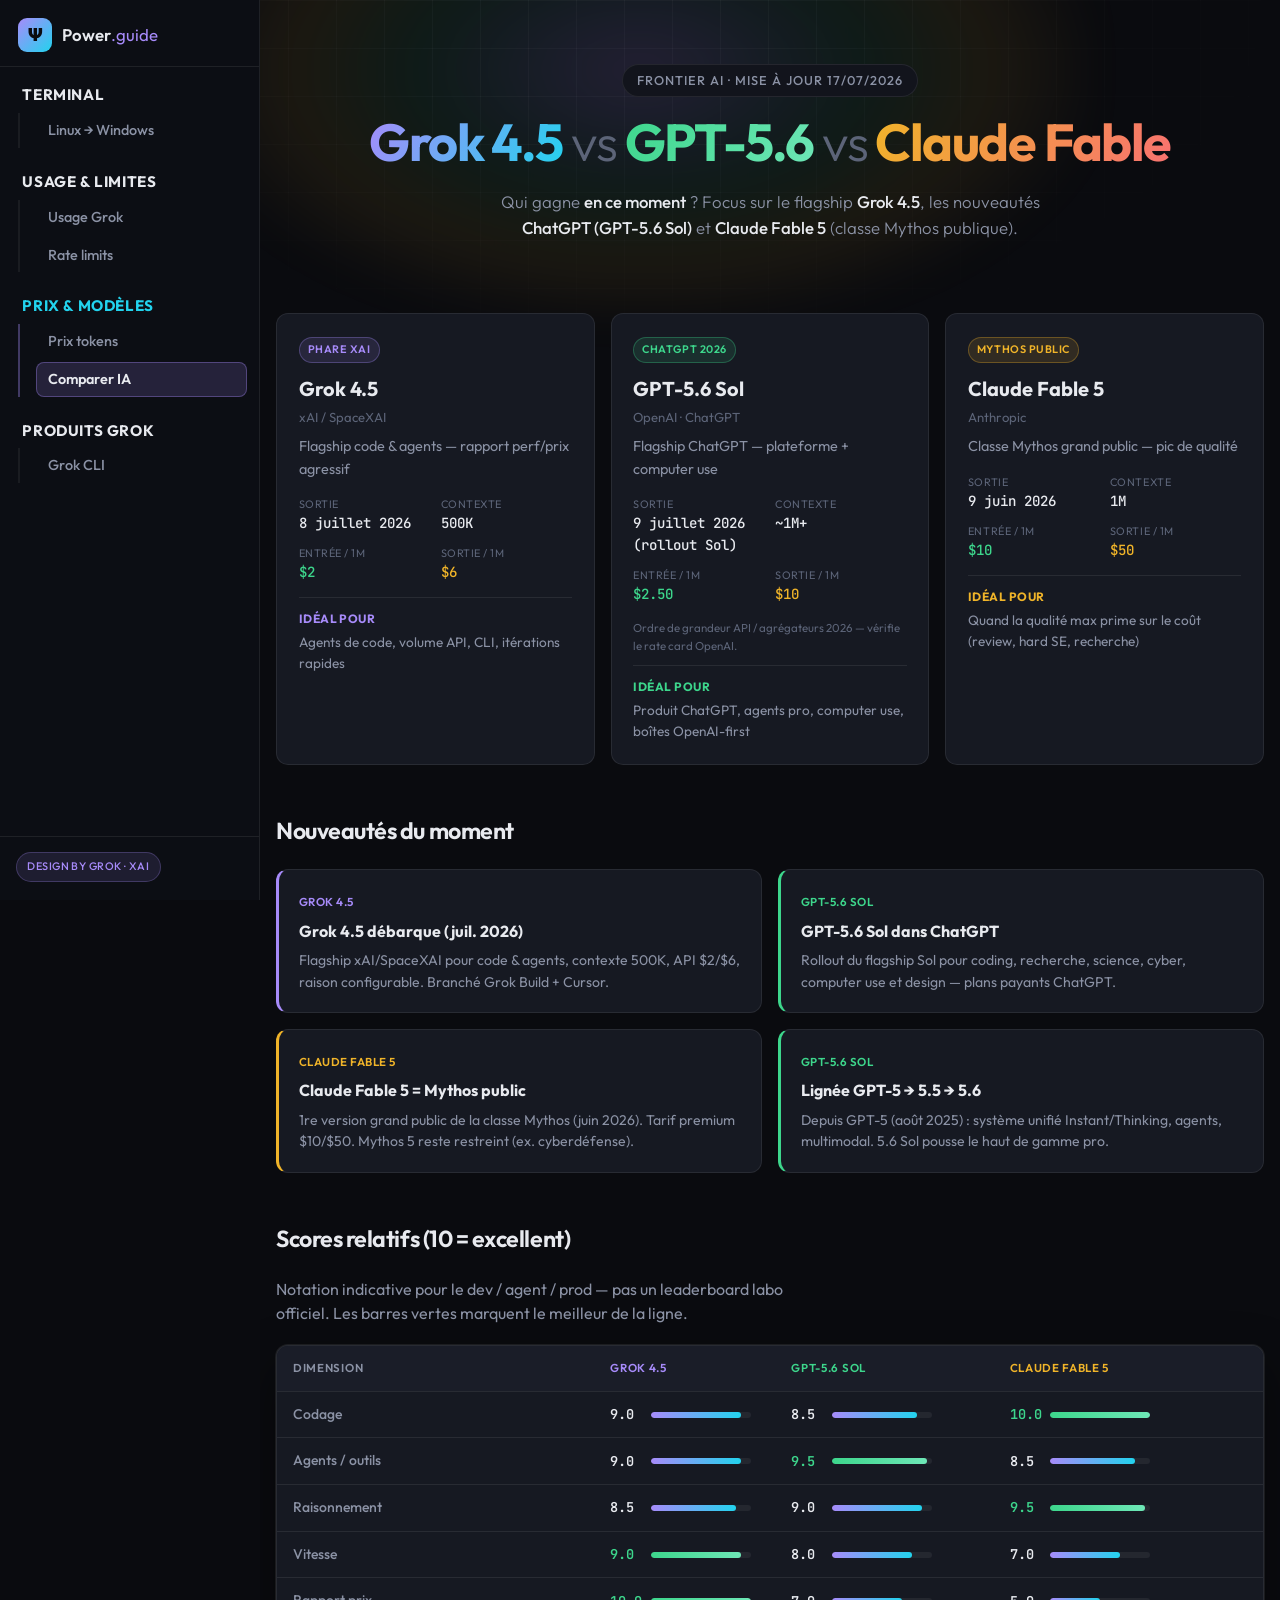
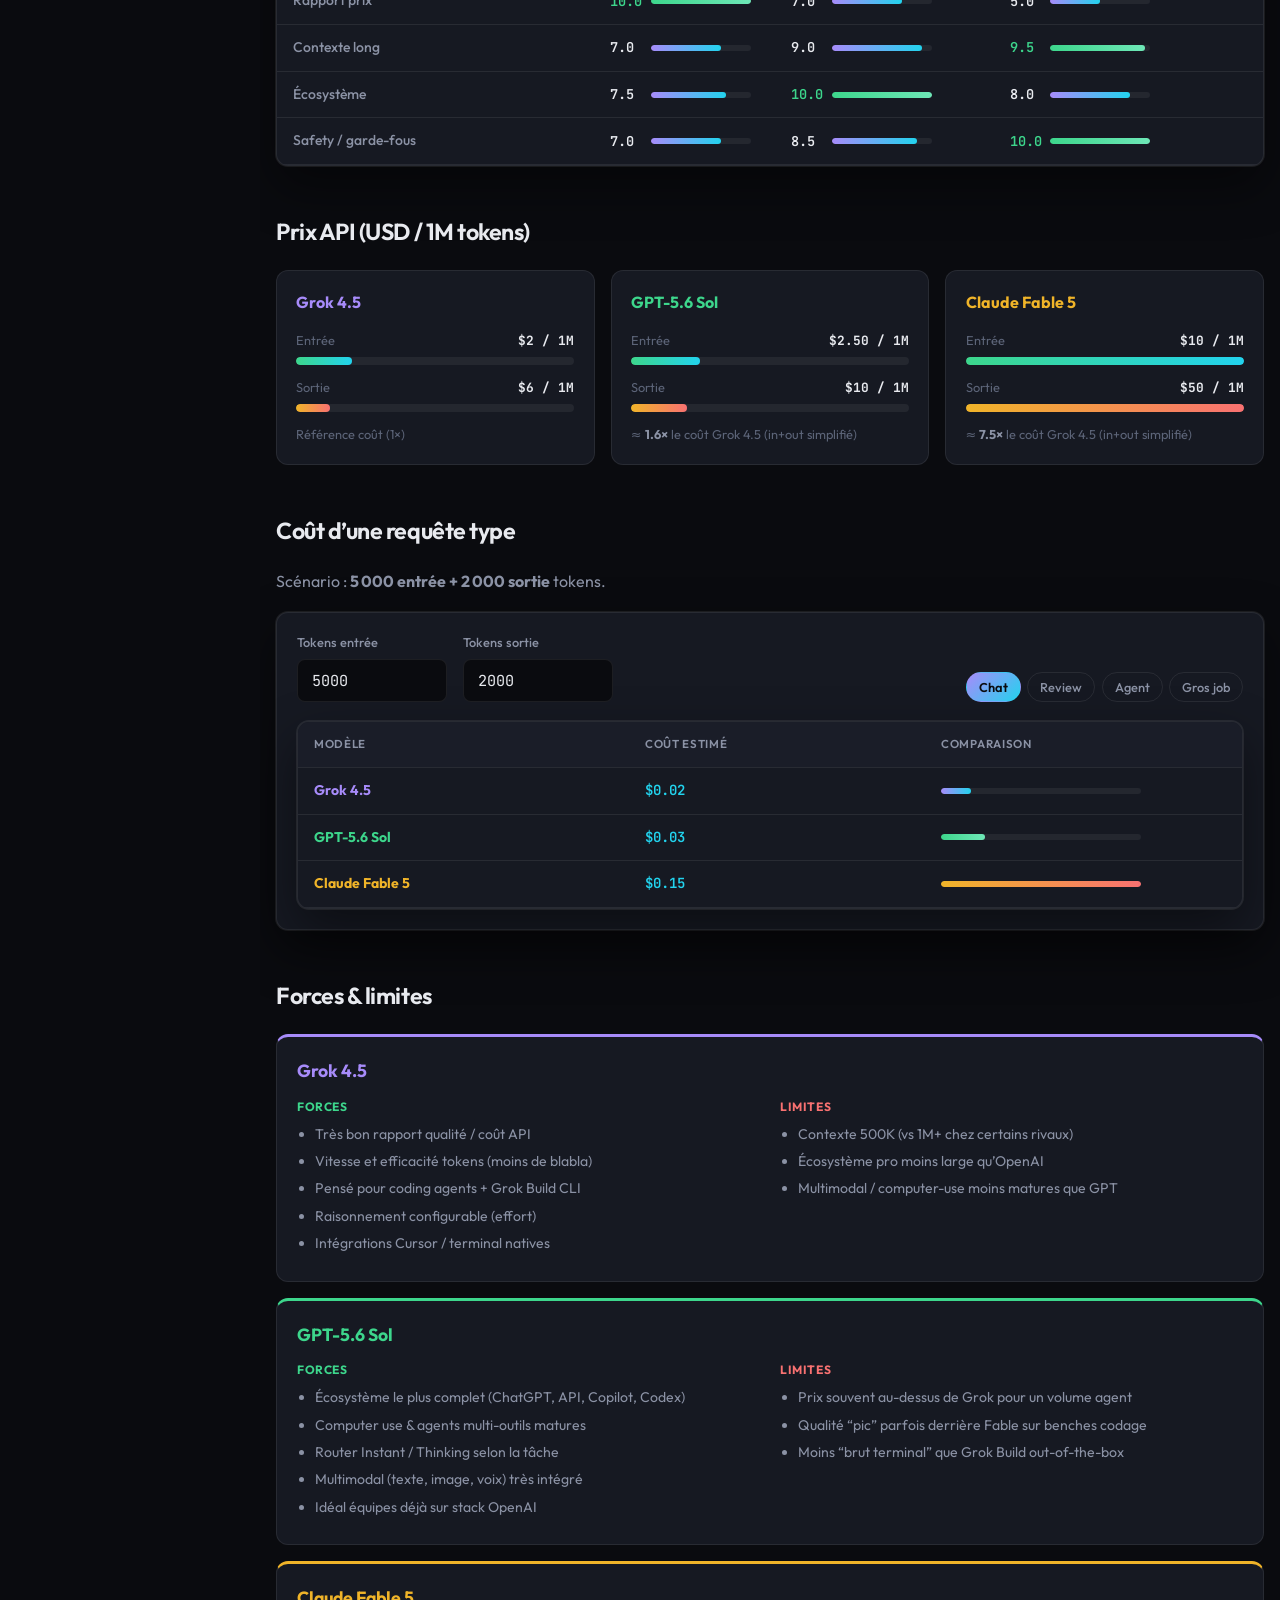
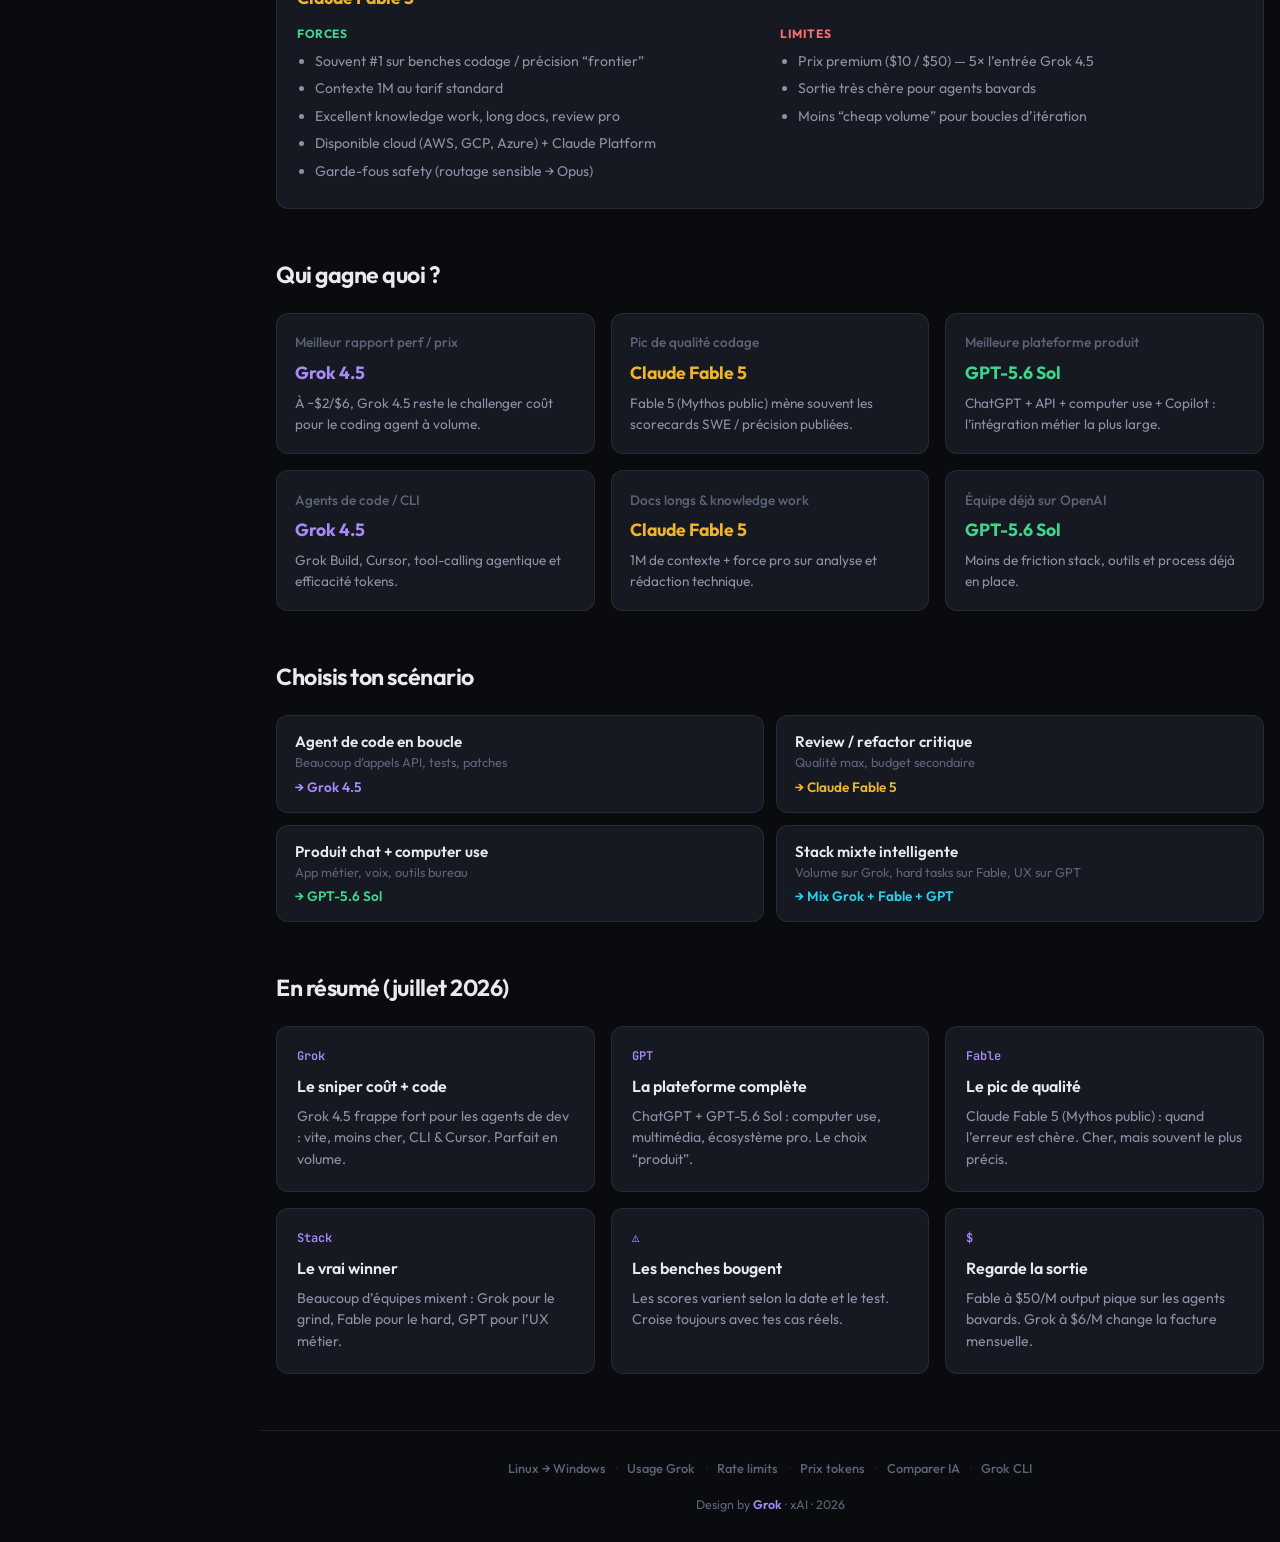
==== commit fdb964cc: "Keep left sidebar fixed on the tokens page and wide tables. Isolate page content in page-wrap so wid" ====
--- a/compare.html
+++ b/compare.html
@@ -67,6 +67,8 @@
   </header>
 
 
+
+  <div class="page-wrap">
   <main>
     <section class="hero">
       <div class="container">
@@ -205,6 +207,7 @@
   </main>
 
   <div id="site-footer"></div>
+  </div><!-- /.page-wrap -->
 
   <script src="js/layout.js"></script>
   <script src="js/compare-data.js"></script>
--- a/css/style.css
+++ b/css/style.css
@@ -88,7 +88,19 @@
 /* ——— Layout sidebar gauche (toujours présente) ——— */
 body,
 body.has-sidebar {
-  padding-left: var(--sidebar-w);
+  padding-left: 0; /* le décalage est sur .page-wrap */
+}
+
+/* Contenu à droite de la sidebar — isole les tableaux larges */
+.page-wrap {
+  margin-left: var(--sidebar-w);
+  min-width: 0;
+  max-width: 100%;
+  width: auto;
+  min-height: 100vh;
+  position: relative;
+  z-index: 1;
+  overflow-x: clip;
 }
 
 body .container,
@@ -96,12 +108,13 @@
   width: min(1100px, 100% - 2rem);
 }
 
-/* Sidebar gauche — fixe, toujours visible sur desktop */
+/* Sidebar gauche — fixe, hors du flux, jamais poussée par les tableaux */
 .site-sidebar {
   position: fixed !important;
   top: 0;
   left: 0;
-  z-index: 200;
+  bottom: 0;
+  z-index: 1000;
   width: var(--sidebar-w);
   height: 100vh;
   height: 100dvh;
@@ -111,9 +124,10 @@
   border-right: 1px solid var(--border);
   overflow-x: hidden;
   overflow-y: auto;
-  transform: none;
-  visibility: visible;
-  opacity: 1;
+  transform: none !important;
+  visibility: visible !important;
+  opacity: 1 !important;
+  pointer-events: auto;
 }
 
 .sidebar-top {
@@ -861,6 +875,13 @@
   opacity: 1;
 }
 
+/* Tableaux larges : scroll interne, ne poussent pas la sidebar */
+.table-wrap {
+  max-width: 100%;
+  overflow-x: auto;
+  -webkit-overflow-scrolling: touch;
+}
+
 /* ——— Responsive : sidebar en tiroir sous 960px ——— */
 @media (max-width: 960px) {
   body,
@@ -868,12 +889,17 @@
     padding-left: 0;
   }
 
+  .page-wrap {
+    margin-left: 0;
+    overflow-x: visible;
+  }
+
   .mobile-topbar {
     display: flex;
   }
 
   .site-sidebar {
-    transform: translateX(-105%);
+    transform: translateX(-105%) !important;
     transition: transform 0.25s cubic-bezier(0.22, 1, 0.36, 1);
     box-shadow: none;
   }
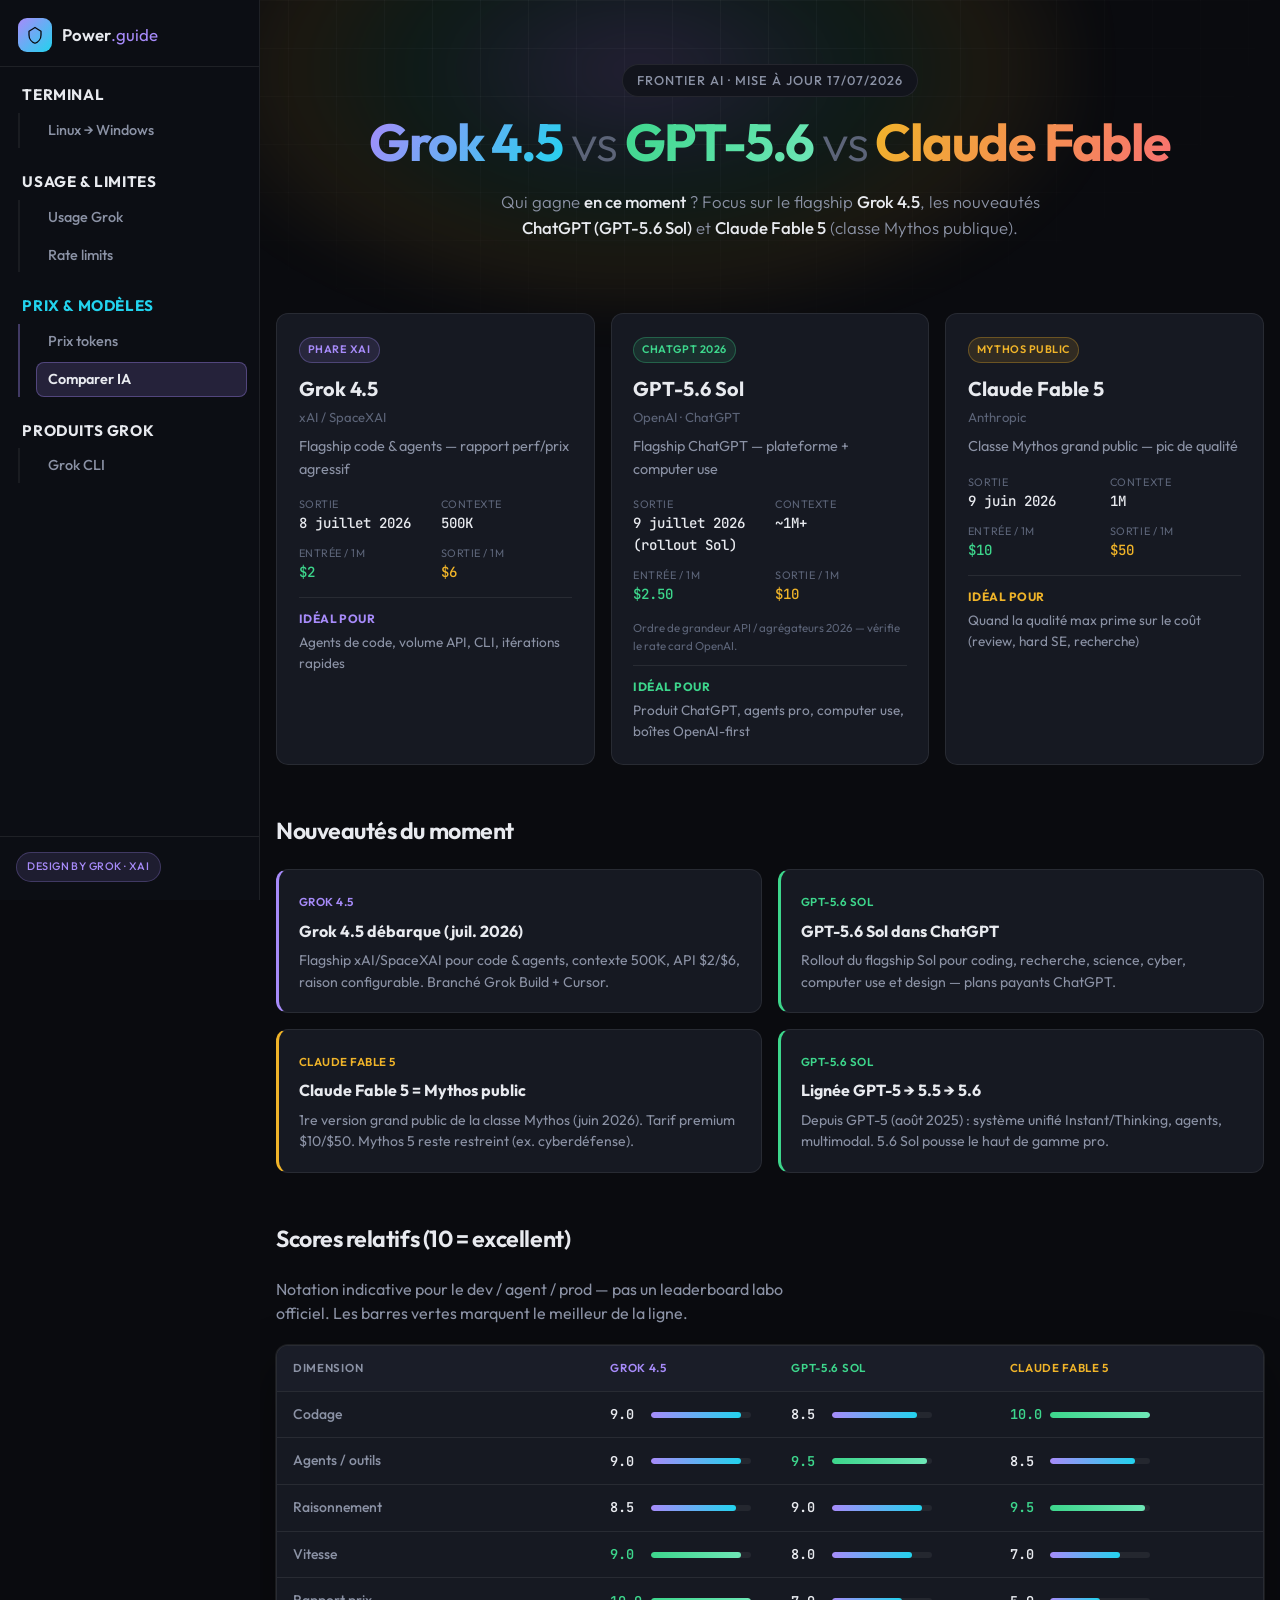
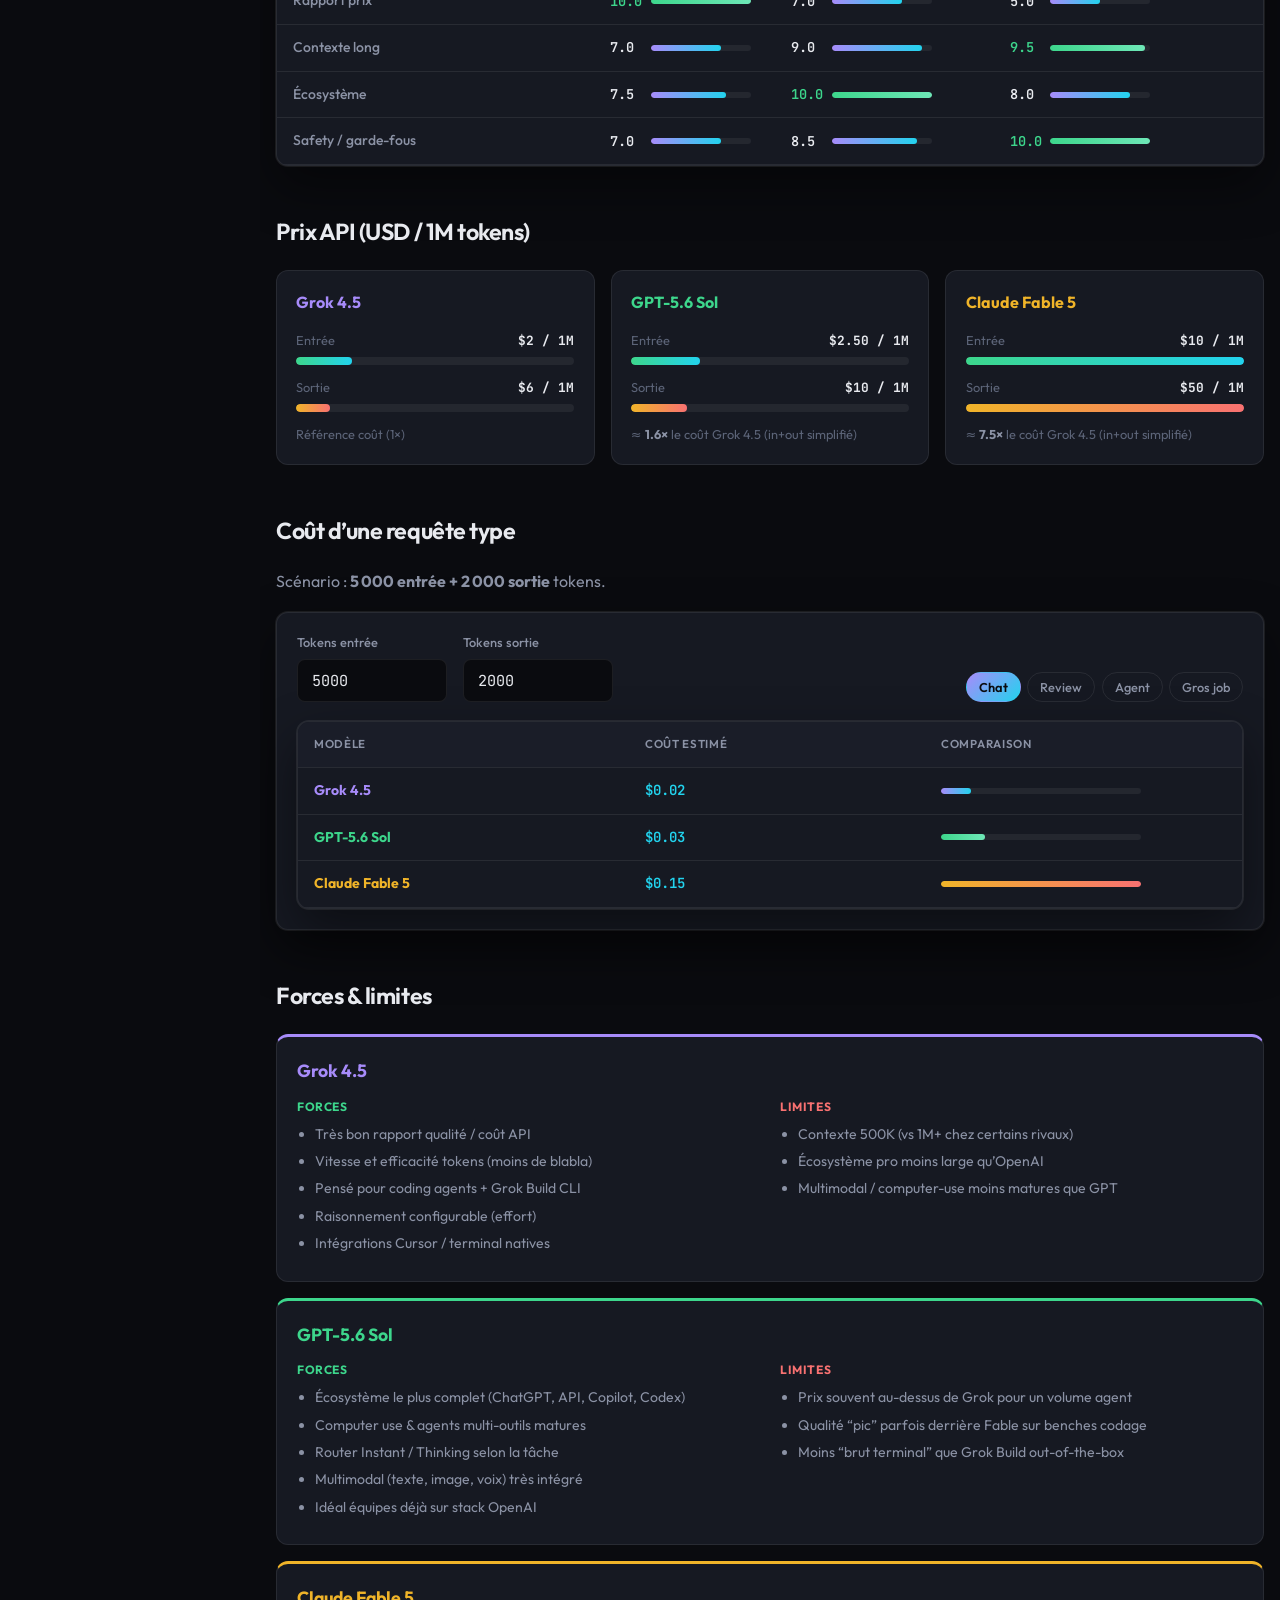
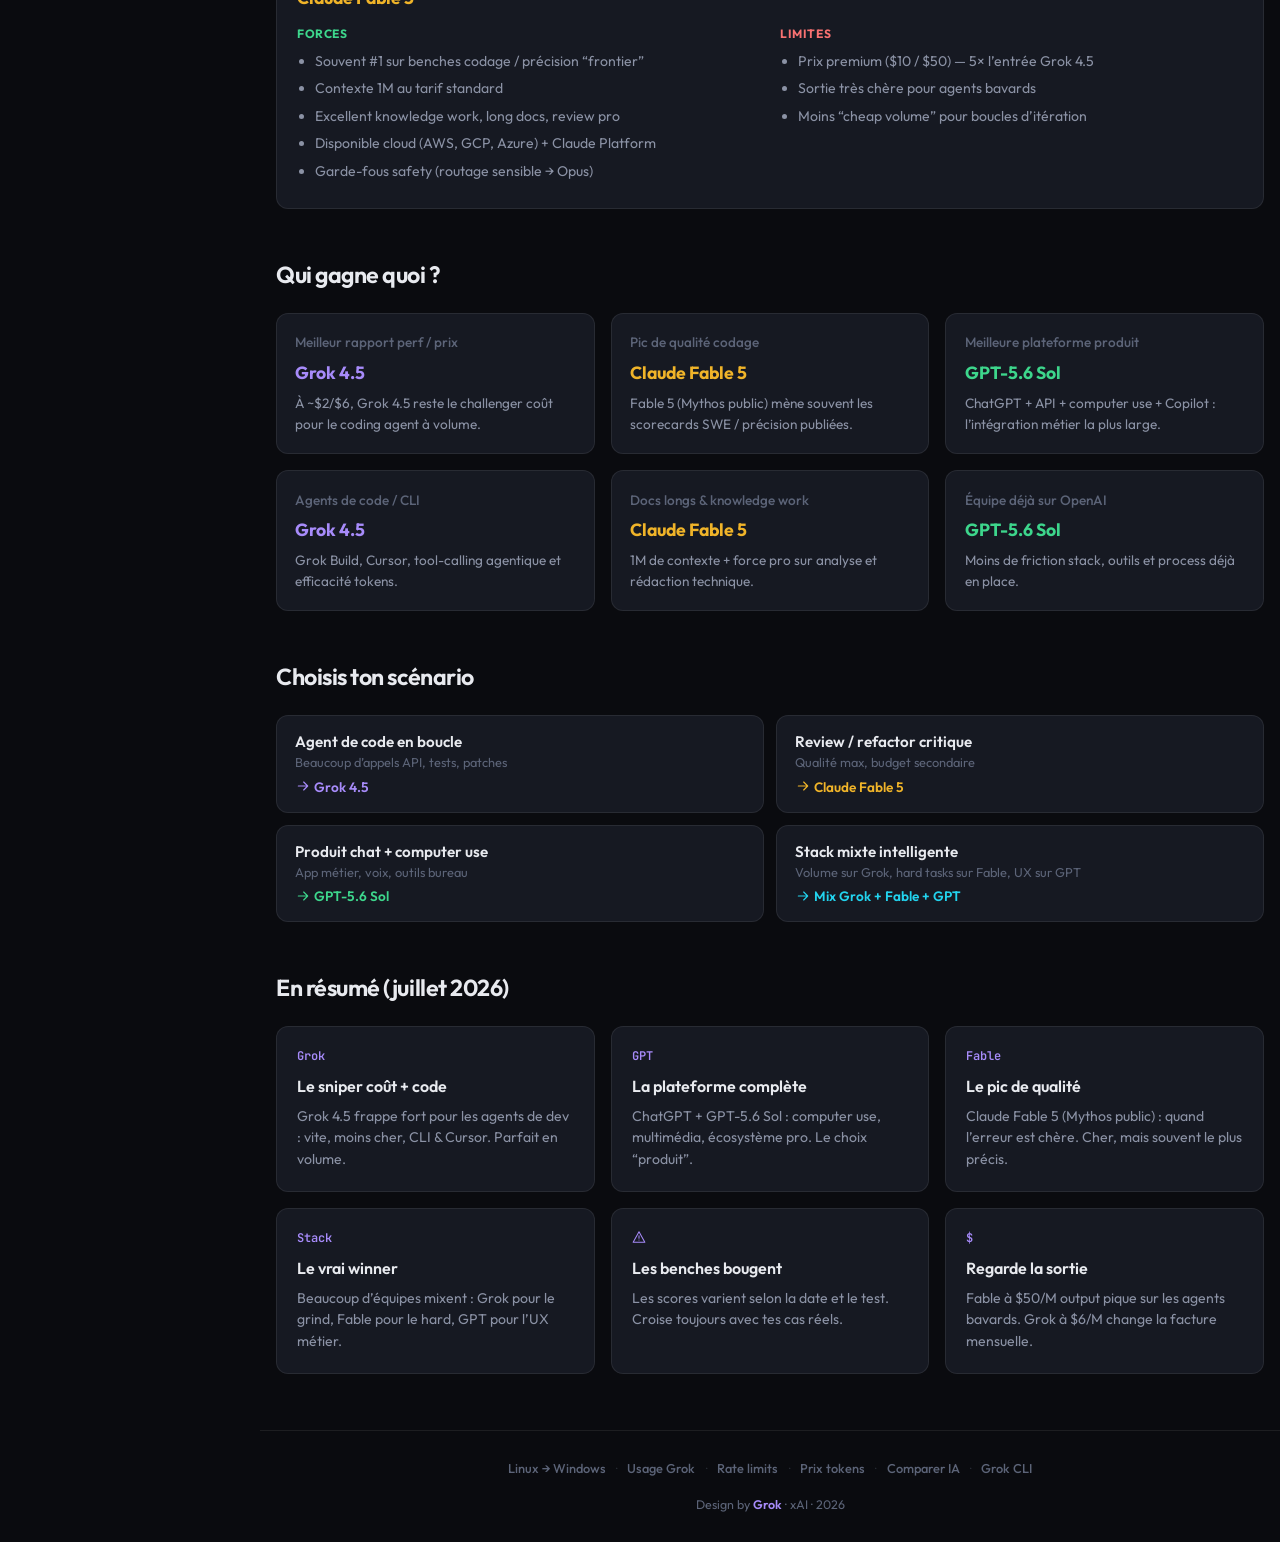
==== commit 5e7b4c90: "Replace all emojis with shared SVG icons. Add icons.js/icons.css and wire them through HTML and data" ====
--- a/compare.html
+++ b/compare.html
@@ -9,6 +9,7 @@
   <link rel="preconnect" href="https://fonts.gstatic.com" crossorigin />
   <link href="https://fonts.googleapis.com/css2?family=JetBrains+Mono:wght@400;500;600&family=Outfit:wght@300;400;500;600;700&display=swap" rel="stylesheet" />
   <link rel="stylesheet" href="css/style.css" />
+  <link rel="stylesheet" href="css/icons.css" />
   <link rel="stylesheet" href="css/compare.css" />
 </head>
 <body class="has-sidebar">
@@ -19,7 +20,7 @@
   <aside class="site-sidebar" id="site-sidebar" aria-label="Navigation">
     <div class="sidebar-top">
       <a href="index.html" class="logo" aria-label="Power.guide — accueil">
-        <span class="logo-mark">Ψ</span>
+        <span class="logo-mark" data-icon="logo" data-icon-size="18"></span>
         <span class="logo-text">Power<span class="accent">.guide</span></span>
       </a>
     </div>
@@ -61,7 +62,7 @@
       <span></span><span></span><span></span>
     </button>
     <a href="index.html" class="logo logo-mobile">
-      <span class="logo-mark">Ψ</span>
+      <span class="logo-mark" data-icon="logo" data-icon-size="18"></span>
       <span class="logo-text">Power<span class="accent">.guide</span></span>
     </a>
   </header>
@@ -193,7 +194,7 @@
           <p>Beaucoup d’équipes mixent : Grok pour le grind, Fable pour le hard, GPT pour l’UX métier.</p>
         </article>
         <article class="tip-card">
-          <span class="tip-num">⚠</span>
+          <span class="tip-num" data-icon="warning" data-icon-size="14"></span>
           <h3>Les benches bougent</h3>
           <p>Les scores varient selon la date et le test. Croise toujours avec tes cas réels.</p>
         </article>
@@ -209,6 +210,7 @@
   <div id="site-footer"></div>
   </div><!-- /.page-wrap -->
 
+  <script src="js/icons.js"></script>
   <script src="js/layout.js"></script>
   <script src="js/compare-data.js"></script>
   <script src="js/compare-app.js"></script>
--- a/css/style.css
+++ b/css/style.css
@@ -155,7 +155,7 @@
   border-radius: 9px;
   background: linear-gradient(135deg, var(--accent), var(--accent-2));
   color: #0a0b0f;
-  font-size: 1.15rem;
+  font-size: 0;
   font-weight: 700;
 }
 
@@ -584,6 +584,9 @@
 }
 
 .filter-btn {
+  display: inline-flex;
+  align-items: center;
+  gap: 0.3rem;
   font-family: var(--font);
   font-size: 0.8rem;
   font-weight: 500;
@@ -717,7 +720,9 @@
 }
 
 .cat-pill {
-  display: inline-block;
+  display: inline-flex;
+  align-items: center;
+  gap: 0.25rem;
   font-size: 0.72rem;
   font-weight: 500;
   color: var(--text-muted);
--- a/css/icons.css
+++ b/css/icons.css
@@ -0,0 +1,153 @@
+/* Icônes SVG (remplacent les emojis) */
+
+.icon {
+  display: inline-block;
+  vertical-align: -0.2em;
+  flex-shrink: 0;
+  color: currentColor;
+}
+
+.icon-lg {
+  width: 28px;
+  height: 28px;
+  vertical-align: middle;
+}
+
+.icon-xl {
+  width: 36px;
+  height: 36px;
+}
+
+.icon-sm {
+  width: 16px;
+  height: 16px;
+}
+
+/* Logo mark */
+.logo-mark {
+  display: grid;
+  place-items: center;
+  width: 34px;
+  height: 34px;
+  border-radius: 9px;
+  background: linear-gradient(135deg, var(--accent), var(--accent-2));
+  color: #0a0b0f;
+  flex-shrink: 0;
+}
+
+.logo-mark .icon {
+  width: 18px;
+  height: 18px;
+  vertical-align: middle;
+  color: #0a0b0f;
+}
+
+/* Shell / feature icon circles */
+.shell-icon,
+.feat-icon,
+.rate-card-icon {
+  display: inline-flex;
+  align-items: center;
+  justify-content: center;
+  width: 40px;
+  height: 40px;
+  border-radius: 10px;
+  background: rgba(255, 255, 255, 0.04);
+  border: 1px solid var(--border);
+  color: var(--accent-2);
+  margin-bottom: 0.6rem;
+  font-size: 0; /* hide leftover text */
+}
+
+.shell-icon .icon,
+.feat-icon .icon,
+.rate-card-icon .icon {
+  width: 22px;
+  height: 22px;
+  vertical-align: middle;
+}
+
+.shell-card.linux .shell-icon {
+  color: var(--linux);
+  border-color: rgba(61, 214, 140, 0.25);
+  background: rgba(61, 214, 140, 0.08);
+}
+
+.shell-card.cmd .shell-icon {
+  color: var(--ps);
+  border-color: rgba(83, 155, 245, 0.25);
+  background: rgba(83, 155, 245, 0.08);
+}
+
+.provider-card.xai .shell-icon {
+  color: var(--accent);
+}
+.provider-card.openai .shell-icon {
+  color: var(--linux);
+}
+.provider-card.anthropic .shell-icon {
+  color: var(--cmd);
+}
+.provider-card.vibe .shell-icon {
+  color: var(--ps);
+}
+
+/* Inline in filters / pills */
+.filter-btn .icon {
+  width: 14px;
+  height: 14px;
+  margin-right: 0.25rem;
+  vertical-align: -0.15em;
+}
+
+.cat-pill .icon {
+  width: 12px;
+  height: 12px;
+  margin-right: 0.25rem;
+  vertical-align: -0.1em;
+}
+
+/* Terminal demo tool lines */
+.t-tool .icon {
+  width: 14px;
+  height: 14px;
+  margin-right: 0.3rem;
+  color: var(--cmd);
+}
+
+.t-ok .icon {
+  width: 14px;
+  height: 14px;
+  margin-right: 0.3rem;
+  color: var(--linux);
+}
+
+/* Winner banner */
+.winner-panel h2 .icon {
+  width: 28px;
+  height: 28px;
+  vertical-align: -0.35em;
+  margin-right: 0.25rem;
+}
+
+/* Tip warning */
+.tip-num .icon {
+  width: 14px;
+  height: 14px;
+  vertical-align: -0.15em;
+}
+
+/* Arrow between labels */
+.hero-arrow .icon,
+.memo-arrow .icon {
+  width: 18px;
+  height: 18px;
+  vertical-align: middle;
+  color: var(--text-dim);
+}
+
+.memo-arrow {
+  display: flex;
+  align-items: center;
+  color: var(--text-dim);
+}
